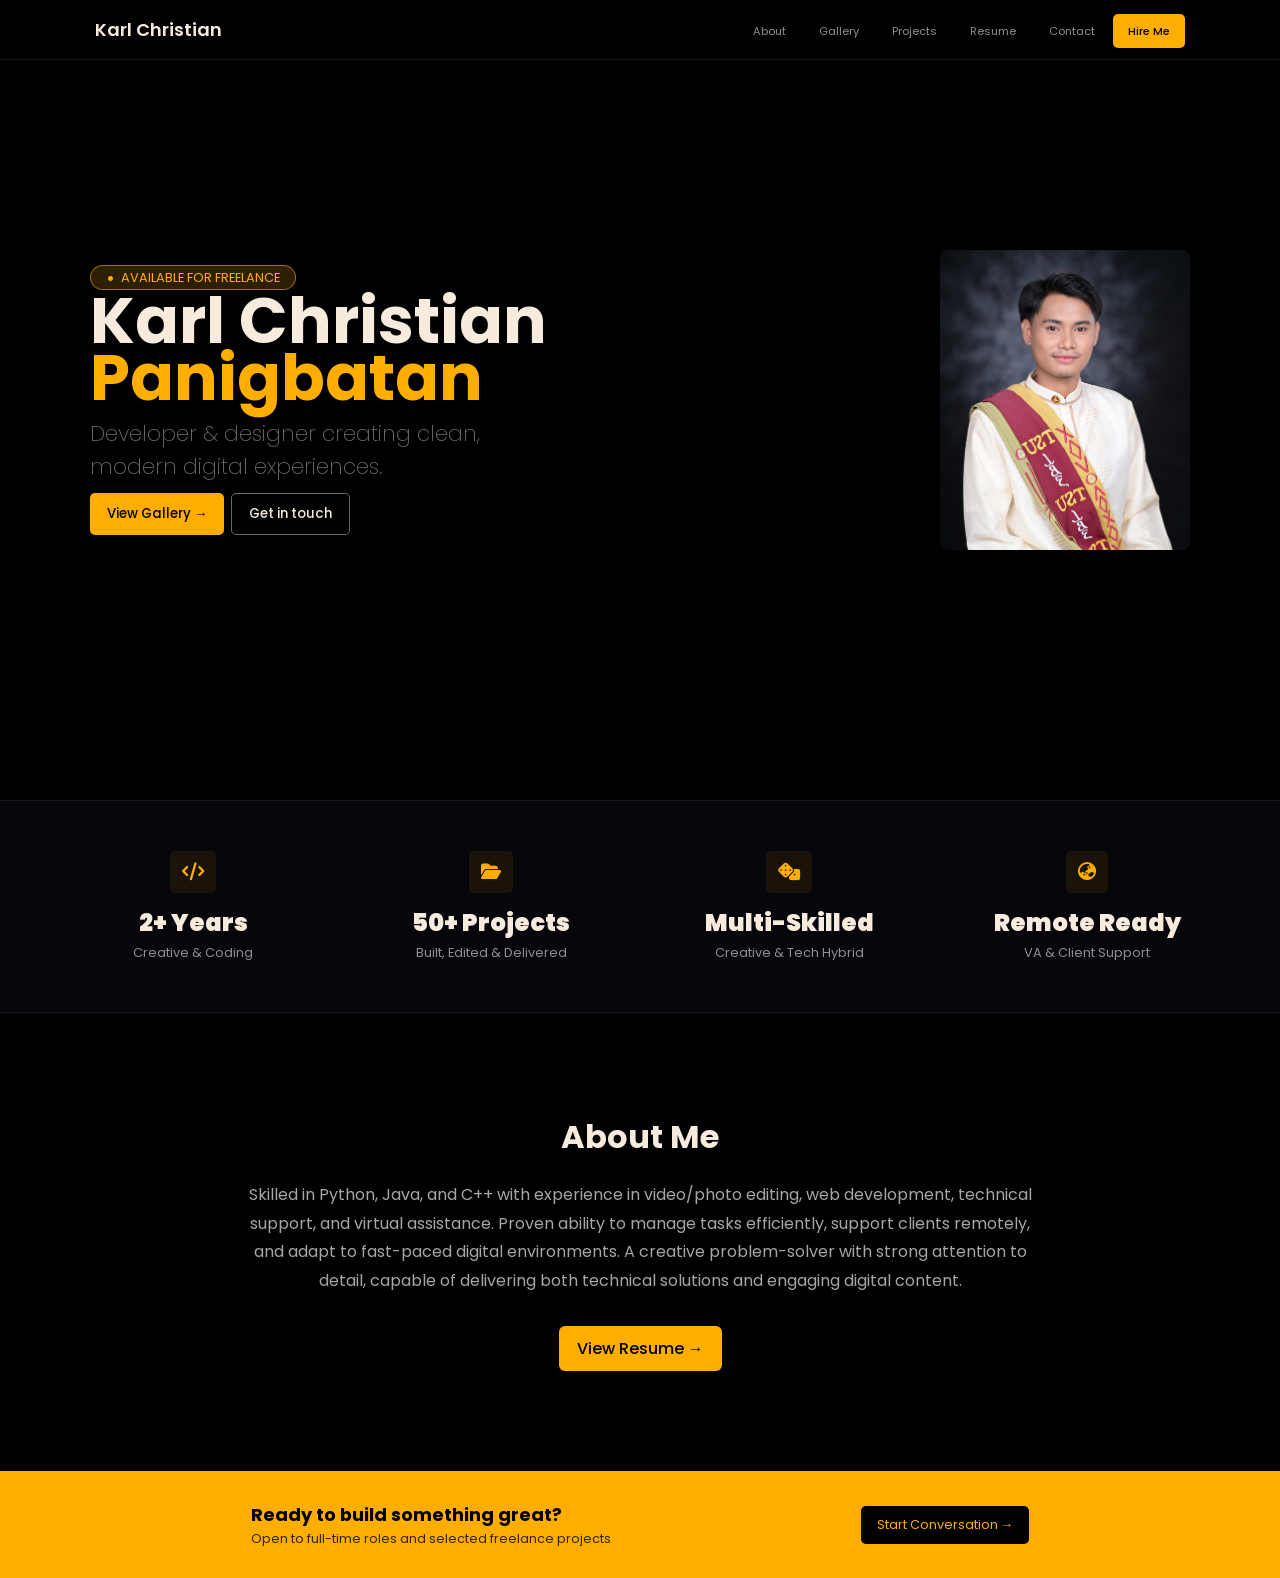
==== index.html @ a6696376 "href to contact page" ====
<!DOCTYPE html>
<html lang="en">


<head>
    <meta charset="UTF-8">
    <meta name="viewport" content="width=device-width, initial-scale=1.0">
    <title>Karl Christian — Portfolio</title>
    <link rel="stylesheet" href="styles.css">
    <link rel="stylesheet" href="https://cdnjs.cloudflare.com/ajax/libs/font-awesome/6.5.0/css/all.min.css">
    <link href="https://fonts.googleapis.com/css2?family=Poppins:wght@100;200;400;500;600;700&display=swap" rel="stylesheet">
</head>

<body>

    <header>
    <nav class="navbar">
            <a href="index.html" class="nav-logo">
                <h2 class="logo-text">Karl Christian</h2>
            </a>

            <div class="nav-toggle" id="mobile-menu">
                <span class="bar"></span>
                <span class="bar"></span>
                <span class="bar"></span>
            </div>

            <ul class="nav-menu"> 
                <li class="nav-item">
                    <a href="index.html" class="nav-link">About</a>
                </li>
                <li class="nav-item">
                    <a href="coming-soon.html" class="nav-link">Gallery</a>
                </li>
                <li class="nav-item">
                    <a href="coming-soon.html" class="nav-link">Projects</a>
                </li>
                <li class="nav-item">
                    <a href="pdf/Karl_Christian_Panigbatan.pdf" class="nav-link">Resume</a>
                </li>
                <li class="nav-item">
                    <a href="contact.html" class="nav-link">Contact</a>
                </li>
                <li class="nav-item">
                    <a href="coming-soon.html" class="hire-button">Hire Me</a>
                </li>
            </ul>    
    </nav>
</header>


<div class="hero">

    <div class="hero-text">
        <div class="status">
    <span class="status-dot">•</span>
    <span class="status-text">AVAILABLE FOR FREELANCE</span>
</div>
        <div class="landing-name">
            <span class="landing-name1">Karl Christian</span>
            <span class="landing-name2">Panigbatan</span>
    
        </div>

                <div class="sub">Developer & designer creating clean,<br>modern digital experiences.</div>

            <div class="landing-button">
                <button href="coming-soon.html" class="gallery-button">View Gallery →</button>
                    <button href="contact.html" class="contact-button">Get in touch</button>
                        </div>
</div>
 <div class="landing-pic">
            <img src="images/CHN_4213.JPG" class="image"></img>
        </div>
</div>

<section class="skill">
        <div class="skill-container">
            <ul class="skill-ul">

    <li>
        <i class="fas">&#xf121;</i>
        <h3>2+ Years</h3>
        <p>Creative & Coding</p>
    </li>

    <li>
        <i class="fas">&#xf115;</i>
        <h3>50+ Projects</h3>
        <p>Built, Edited & Delivered</p>
    </li>

    <li>
        <i class="fas">&#xf522;</i>
        <h3>Multi-Skilled</h3>
        <p>Creative & Tech Hybrid</p>
    </li>

    <li>
        <i class="fas fa-earth-asia"></i>
        <h3>Remote Ready</h3>
        <p>VA & Client Support</p>
    </li>

</ul>
            
        </div>
</section>

<section class="about">

    <div class="about-container">

        <h2 class="about-title">About Me</h2>

            <p class="about-summary">Skilled in Python, Java, and C++ with experience in video/photo editing, web development, technical support, 
                and virtual assistance. Proven ability to manage tasks efficiently, support clients remotely, and adapt to fast-paced digital environments. 
                A creative problem-solver with strong attention to detail, capable of delivering both technical solutions and engaging digital content.</p>

                <a href="pdf/Karl_Christian_Panigbatan.pdf" class="resume-button" target="blank" rel="noopener">View Resume →</a>
    </div>

</section>

<section class="startconvo-section">
    <div class="startconvo-container">

        <div class="startconvo-left">
            <p class="startconvo-text">Ready to build something great?</p>
            <p class="startconvo-subtext">
                Open to full-time roles and selected freelance projects
            </p>
        </div>

        <a href="contact.html" class="startconvo-button">
            Start Conversation →
        </a>

    </div>
</section>



<script>
const menuToggle = document.getElementById("mobile-menu");
const navMenu = document.querySelector(".nav-menu");

menuToggle.addEventListener("click", () => {
    navMenu.classList.toggle("active");
});
</script>
</body>
---- styles.css ----
@import url('https://fonts.googleapis.com/css2?family=Miniver&family=Poppins:ital,wght@0,100;0,200;0,400;0,500;0,600;0,700;0,1000;1,400&display=swap');

* {
    margin: 0;
    padding: 0;
    box-sizing: border-box;
    font-family: "Poppins", sans-serif;
    color: var(--white-color);
}

:root{
    /* Colors */
    --white-color: #f7ebdd;
    --primary-color: #000;
    --secondary-color: #ffae00;
    --hover-secondary-color: #ffae00d2;

    /* Font size */
    --font-size-xs: 0.8rem;
    --font-size-s: 1rem;
    --font-size-m: 1.12rem;
    --font-size-l: 1.5rem;
    --font-size-xl: 2rem;
    --font-size-xxl: 2.3rem;

    /* Font weight */
    --font-weight-ultrathin: 100;
    --font-weight-thin: 200;
    --font-weight-normal: 400;
    --font-weight-medium: 500;
    --font-weight-semibold: 600;
    --font-weight-bold: 700;
    --font-weight-black: 900;

    /* Border Raduis */
    --border-radius-xs: 5px;
    --border-radius-s: 8px;
    --border-radius-m: 30px;
    --border-radius-circle: 50%;

    /* Site max width */
    --site-max-width: 1300px;
}

/*Website style*/
ul {
     list-style: none;
}

a {
    text-decoration: none;
}

button { 
    cursor: pointer;
    border: none;
    background: none;
}

img {
    width: 100%;
}

/*Navbar style*/
header {
    position: fixed;
    top: 0;
    left: 0;
    width: 100%;
    z-index: 1000;

    background: rgba(0, 0, 0, 0.568);
    backdrop-filter: blur(15px);
    -webkit-backdrop-filter: blur(15px);
    border-bottom: 1px solid rgba(255, 255, 255, 0.08);
    box-shadow: 0 10px 30px rgba(0,0,0,0.25);
}

header .navbar {
    display: flex;
    align-items: center;
    margin: 0px auto;
    padding: 16px 95px;
    max-width: var(--site-max-width);
    justify-content: space-between;
}

.navbar .nav-logo .logo-text {
    color: var(--white-color);
    font-size: var(--font-size-m);
    font-weight: var(--font-weight-semibold);
}

.navbar .nav-menu {
    display: flex;
    gap: 3px;
    align-items: center;
}

.navbar .nav-menu .nav-link {
    padding: 9px 15px;
    font-size: .7rem;
    color: rgba(255, 255, 255, 0.548);
    font-weight: var(--font-weight-normal);
}

.navbar .nav-menu .nav-link:hover {
    background-color: var(--secondary-color);
    color: var(--primary-color);
    border-radius: var(--border-radius-xs);
}

.hire-button {
    color: var(--primary-color);
    font-size: .7rem;
    padding: 9px 15px;
    font-weight: var(--font-weight-medium);
    border-radius: var(--border-radius-xs);
    background-color: var(--secondary-color);
    white-space: nowrap;
}

.hire-button:hover {
    background-color: var(--hover-secondary-color);
}

.nav-toggle {
    display: none;
    flex-direction: column;
    cursor: pointer;
    gap: 5px;
    z-index: 1001;
    position: relative;
    pointer-events: auto;
}

.nav-toggle .bar {
    width: 25px;
    height: 2px;
    background-color: var(--white-color);
    transition: 0.3s;
    pointer-events: none;
}


/*Landing Page*/
body {
    background-color: var(--primary-color);
    -webkit-font-smoothing: antialiased;
    -moz-osx-font-smoothing: grayscale;
    text-rendering: optimizeLegibility;
}


.status {
    display: inline-flex;
    align-items: center;
    gap: 6px;
    background-color: #ffae002d;
    border: 0.5px solid #ffae0094;
    border-radius: var(--font-size-xl);
    padding: 0px 15px 0px;
    height: 25px;
}

.status-dot {
    color: var(--secondary-color);
    font-size: 20px;
    animation: blink 1s infinite;
}

@keyframes blink {
  0% { opacity: 1; }
  50% { opacity: 0; }
  100% { opacity: 1; }
}

.status-text {
    font-size: var(--font-size-xs);
    color: var(--secondary-color);
}

.hero {
    display: flex;
    align-items: center;
    flex-wrap: nowrap;
    justify-content: space-between;
    gap: 60px;
    max-width: var(--site-max-width);
    margin: 250px auto;
    padding: 0 90px;
    position: relative;
    z-index: 1;
}

.hero-text {
    display: inline;
    flex-direction: column;
    gap: 10px;
    flex: 1; /* takes available space */
}

.landing-name1, .landing-name2{
    display: block;
    font-size: 4rem;
    font-weight: 700;
    line-height: 0.9;
}

.landing-name1{
    color: var(--white-color);
}

.landing-name2{
    color: var(--secondary-color);
}

.sub {
    color: #ffffff67;
    font-size: 1.35rem;
    font-weight: var(--font-weight-thin);
    padding-top: 10px;
}

.landing-button {
    display: flex;
    margin-top: 10px;
}
.gallery-button {
    color: var(--primary-color);
    font-weight: var(--font-weight-medium);
    background-color: var(--secondary-color);
    padding: 10px 17px;
    border-radius: var(--border-radius-xs);
}

.gallery-button:hover {
    background: var(--hover-secondary-color);
}

.contact-button {
    color: var(--white-color);
    font-weight: var(--font-weight-medium);
    background-color: var(--primary-color);
    padding: 10px 17px;
    border-radius: var(--border-radius-xs);
    border: .5px solid #ffffff67;
    margin-left: 7px;
}

.contact-button:hover{
    background-color: #ffffff15;
}

.landing-pic {
    flex: 1;
    display: flex;
    align-items: flex-start;
    justify-content: flex-end;
}

.image {
    width: 250px;
    height: auto;
    object-fit: cover;
    display: block;
    border-radius: var(--border-radius-s);
}


/*-------------------------------------------------------------*/

/*Skills icons*/
.skill {
    background: #17182454;
    border-bottom: 1px solid rgba(255, 255, 255, 0.08);
    border-top: 1px solid rgba(255, 255, 255, 0.08);
    width: 100%;
    padding: 50px 0;
}


.skill-container .skill-ul {
    width: 90%;
    max-width: 1200px;
    margin: auto;

    display: grid;
    grid-template-columns: repeat(4, 1fr);
    gap: 40px;

    justify-items: center;
}



.fas, .fa-earth-asia {
    color: var(--secondary-color);
    background-color: #ffae0013;
    width: auto;
    box-sizing: border-box;
    padding: 12px;
    border-radius: var(--border-radius-xs);
    font-size: var(--font-size-m);
}



/*skill text style*/

.skill-ul li {
    width: 100%;
    max-width: 220px;
    display: flex;
    flex-direction: column;
    align-items: center;
    text-align: center;
}

.skill-ul li h3 {
    margin-top: 12px;
    font-size: var(--font-size-l);
    font-weight: var(--font-weight-black);
    color: var(--white-color);
}

.skill-ul li p {
    margin-top: 4px;
    font-size: 0.8rem;
    color: rgba(255,255,255,0.55);
    line-height: 1.4;
}

/*About styles*/
.about {
    background: var(--primary-color);
    padding: 100px 20px;
}

.about-container {
    max-width: 800px;
    margin: auto;
    text-align: center;
}

.about-title {
    font-size: 2rem;
    font-weight: 700;
    margin-bottom: 20px;
    color: var(--white-color);
}

.about-summary {
    font-size: 1rem;
    line-height: 1.8;
    color: rgba(255,255,255,0.65);
    margin-bottom: 30px;
}

.resume-button {
    display: inline-block;
    padding: 10px 18px;
    background: var(--secondary-color);
    color: var(--primary-color);
    border-radius: 6px;
    font-weight: 500;
    transition: 0.3s;
}

.resume-button:hover {
    background: var(--hover-secondary-color);
}

/*Ready to start a conversation styles*/

.startconvo-section {
    background-color: var(--secondary-color);
    padding: 30px 20px;
    text-align: center;

    display: flex;
    justify-content: center;
    align-items: center;

}

.startconvo-container {
    max-width: 800px;
    
    display: flex;
    justify-content: space-between;
    align-items: center;
    gap: 250px;
}

.startconvo-left {
    display: flex;
    flex-direction: column;
    gap: 2px;
    text-align: left;
}

.startconvo-text, 
.startconvo-subtext {
    color: var(--primary-color);
   
}

.startconvo-text {
    font-size: var(--font-size-m);
    font-weight: var(--font-weight-bold);
}

.startconvo-subtext {
    font-size: .8rem;
    font-weight: var(--font-weight-normal);
    opacity: 0.8;
}

.startconvo-button {
    color: var(--secondary-color);
    font-size: var(--font-size-xs);
    background-color: var(--primary-color);
    padding: 10px 16px;
    white-space: nowrap;
    border-radius: var(--border-radius-xs);
}

.startconvo-button:hover {
    opacity: 0.9;
}

/*=================================================Contact Page==============================================*/

.contact-section {
    padding: 100px 20px;
    background: var(--primary-color);
}

.contact-page {
    max-width: 1100px;
    margin: auto;
}

/* HEADER */
.contact-head {
    font-size: var(--font-size-xxl);
    margin-bottom: -10px;
}

.contact-subhead {
    font-size: 0.7rem;
    opacity: 0.7;
    max-width: 500px;
}

/* LAYOUT */
.contact-content {
    display: grid;
    grid-template-columns: 1fr 1fr;
    gap: 60px;
    margin-top: 50px;
}

.contact-find,
.contact-form-title {
    font-size: 0.7rem;
    letter-spacing: 1px;
    padding-bottom: 20px;
    color: rgba(255,255,255,0.5);
    font-weight: 400;
}

/*LEFT*/
.social-card {
    display: flex;
    align-items: center;
    gap: 15px;

    background: #17182454;
    padding: 8px;
    border-radius: 10px;
    margin-bottom: 12px;

    border: 1px solid #222;
    transition: 0.3s;
}

.social-card i {
    font-size: 12px;
    color: var(--white-color);
    background: #24253354;
    padding: 10px;
    border-radius: 6px;
}

.social-card h3 {
    font-size: 0.8rem;
    margin-bottom: -3px;
}

.social-card p {
    font-size: 0.7rem;
    color: rgba(255,255,255,0.6);
}

.social-card:hover {
    border-color: #ffae006b;
    background-color: #ffae0015;
    transform: translateY(-2px);
}

.availability-card {
    margin-top: 20px;
    padding: 16px;

    background: #ffae0015;
    border: 1px solid #ffae006b;
    border-radius: 10px;

    transition: 0.3s;
}

.availability-header {
    display: flex;
    align-items: center;
    gap: 10px;
}

.availability-card h3 {
    font-size: 0.9rem;
    font-weight: 600;
}

.availability-subtext {
    margin-top: 8px;
    font-size: 0.7rem;
    color: rgba(255,255,255,0.6);
    line-height: 1.5;
}

/* RIGHT */

.contact-form {
    display: flex;
    flex-direction: column;
    gap: 12px;
}

.form-row {
    display: flex;
    gap: 10px;
}

.form-row input {
    flex: 1;
}

.form-group {

    display: flex;
    flex-direction: column;
    gap: 5px;
    width: 100%;
}

.form-group label {
    font-size: 0.7rem;
    letter-spacing: 1px;
    text-transform: uppercase;
    color: rgba(255,255,255,0.5);
}

.contact-form input::placeholder,
.contact-form textarea::placeholder {
    color: rgba(255, 255, 255, 0.25);
    font-size: 0.75rem;
    letter-spacing: 0.5px;
}
/*Dropdown customize*/
.contact-form select {
    width: 100%;

    background: #24253354;
    border: 1px solid rgba(255, 255, 255, 0.08);

    padding: 10px 12px;
    border-radius: 6px;

    font-size: 0.75rem;
    color: var(--white-color);

    cursor: pointer;

    appearance: none;
    -webkit-appearance: none;
    -moz-appearance: none;

    transition: 0.25s ease;
}

.contact-form select option {
    background-color: #11131a;
    color: var(--white-color);
}

.contact-form select:hover,
.contact-form select:focus {
    border-color: #ffae006b;
    background-color: #ffae0015;
    outline: none;
}

.contact-form input,
.contact-form select,
.contact-form textarea {
    background: #17182454;
    border: 1px solid #222;
    padding: 8px 8px;
    color: white;
    border-radius: 6px;
}

.send-btn i {
    font-size: 0.75rem;
    color: #000;
    line-height: 1;
}

.send-btn {
    display: inline-flex;
    align-items: center;
    justify-content: center;


    white-space: nowrap;
    width: fit-content;

    padding: 0px 11px 0px 0px;

    font-size: 0.7rem;

    background-color: var(--secondary-color);
    color: var(--primary-color);
    border-radius: var(--border-radius-xs);

    cursor: pointer;
    transition: 0.3s;
}

.send-btn:hover {
    background-color: var(--hover-secondary-color);
}

/* RESPONSIVE */
@media (max-width: 768px) {
    .contact-content {
        grid-template-columns: 1fr;
    }

    .form-row {
        flex-direction: column;
    }
}


/*================================================Responsive index===============================================*/

@media (max-width: 1024px) {


.hero-text {
    flex: 1 1 500px;
}

.landing-pic {
    flex: 1 1 300px;
    display: flex;
    justify-content: flex-start;
}

    .skill-container .skill-ul {
        grid-template-columns: repeat(4, 1fr);
        gap: 25px;
        padding: 0 20px;
    }

    .skill-ul li {
        width: 100%;
    }

    .fas {
        font-size: 1.3rem;
        padding: 14px;
    }

    .skill-ul li h3 {
        font-size: 0.95rem;
    }

    .skill-ul li p {
        font-size: 0.75rem;
    }

}
@media (max-width: 768px) {

    .hero{
        flex-wrap: wrap;
    }

    header .navbar {
        padding: 16px 20px;
    }

    .hero {
        padding: 0 20px;
        margin: 120px auto 60px;
    }

    .nav-toggle {
        display: flex;
    }

    .nav-menu {
        display: none !important; /* IMPORTANT FIX */
        flex-direction: column;
        position: absolute;
        top: 70px;
        right: 20px;
        padding: 15px;
        border-radius: 10px;
        width: 150px;
        gap: 12px;
        z-index: 1000;

        background: rgba(0, 0, 0, 0.568);
        backdrop-filter: blur(15px);
        -webkit-backdrop-filter: blur(15px);
        border-bottom: 1px solid rgba(255, 255, 255, 0.08);
        box-shadow: 0 10px 30px rgba(0,0,0,0.25);
    }

    .nav-menu.active {
        display: flex !important;
    }

    .skill-container .skill-ul {
        grid-template-columns: repeat(2, 1fr);
        gap: 30px;
    }

}

@media (max-width: 480px) {

    header .navbar {
        padding: 16px 20px;
    }

        .status{
        margin-top: 30px;
        margin-bottom: 14px;
    }

    .hero {
        padding: 0 20px;
        margin: 80px auto 60px;
    }

    .landing-name1,
    .landing-name2 {
        font-size: 2.2rem;
    }

    .image {
        width: 220px;
    }

    .status {
        margin-top: 80px;
    }

        .skill-container .skill-ul {
        grid-template-columns: 1fr;
    }
}



/* ------------------------------------------------------------COMING SOON PAGE------------------------------------------------------------------ */
.coming-soon-page {
    display: flex;
    justify-content: center;
    align-items: center;
    height: 100vh;
    background: var(--primary-color);
    text-align: center;
    padding: 20px;
}

.coming-container {
    max-width: 500px;
}

.coming-title {
    font-size: 3rem;
    color: var(--secondary-color);
    font-weight: var(--font-weight-black);
    margin-bottom: 10px;
}

.coming-text {
    font-size: 1.2rem;
    color: var(--white-color);
    margin-bottom: 10px;
}

.coming-subtext {
    font-size: 0.9rem;
    color: rgba(255,255,255,0.6);
    margin-bottom: 25px;
}

.coming-button {
    display: inline-block;
    padding: 10px 18px;
    background: var(--secondary-color);
    color: var(--primary-color);
    border-radius: var(--border-radius-xs);
    font-weight: var(--font-weight-medium);
}

/* ------------------------------------------------------------404 PAGE------------------------------------------------------------------ */
.error-page {
    display: flex;
    justify-content: center;
    align-items: center;
    height: 100vh;
    background: var(--primary-color);
    text-align: center;
    padding: 20px;
}

.error-container {
    max-width: 500px;
}

.error-code {
    font-size: 6rem;
    color: var(--secondary-color);
    font-weight: var(--font-weight-black);
}

.error-title {
    font-size: 2rem;
    margin-bottom: 10px;
}

.error-text {
    color: rgba(255,255,255,0.6);
    margin-bottom: 20px;
}

.error-button {
    display: inline-block;
    padding: 10px 18px;
    background: var(--secondary-color);
    color: var(--primary-color);
    border-radius: var(--border-radius-xs);
    font-weight: var(--font-weight-medium);
}
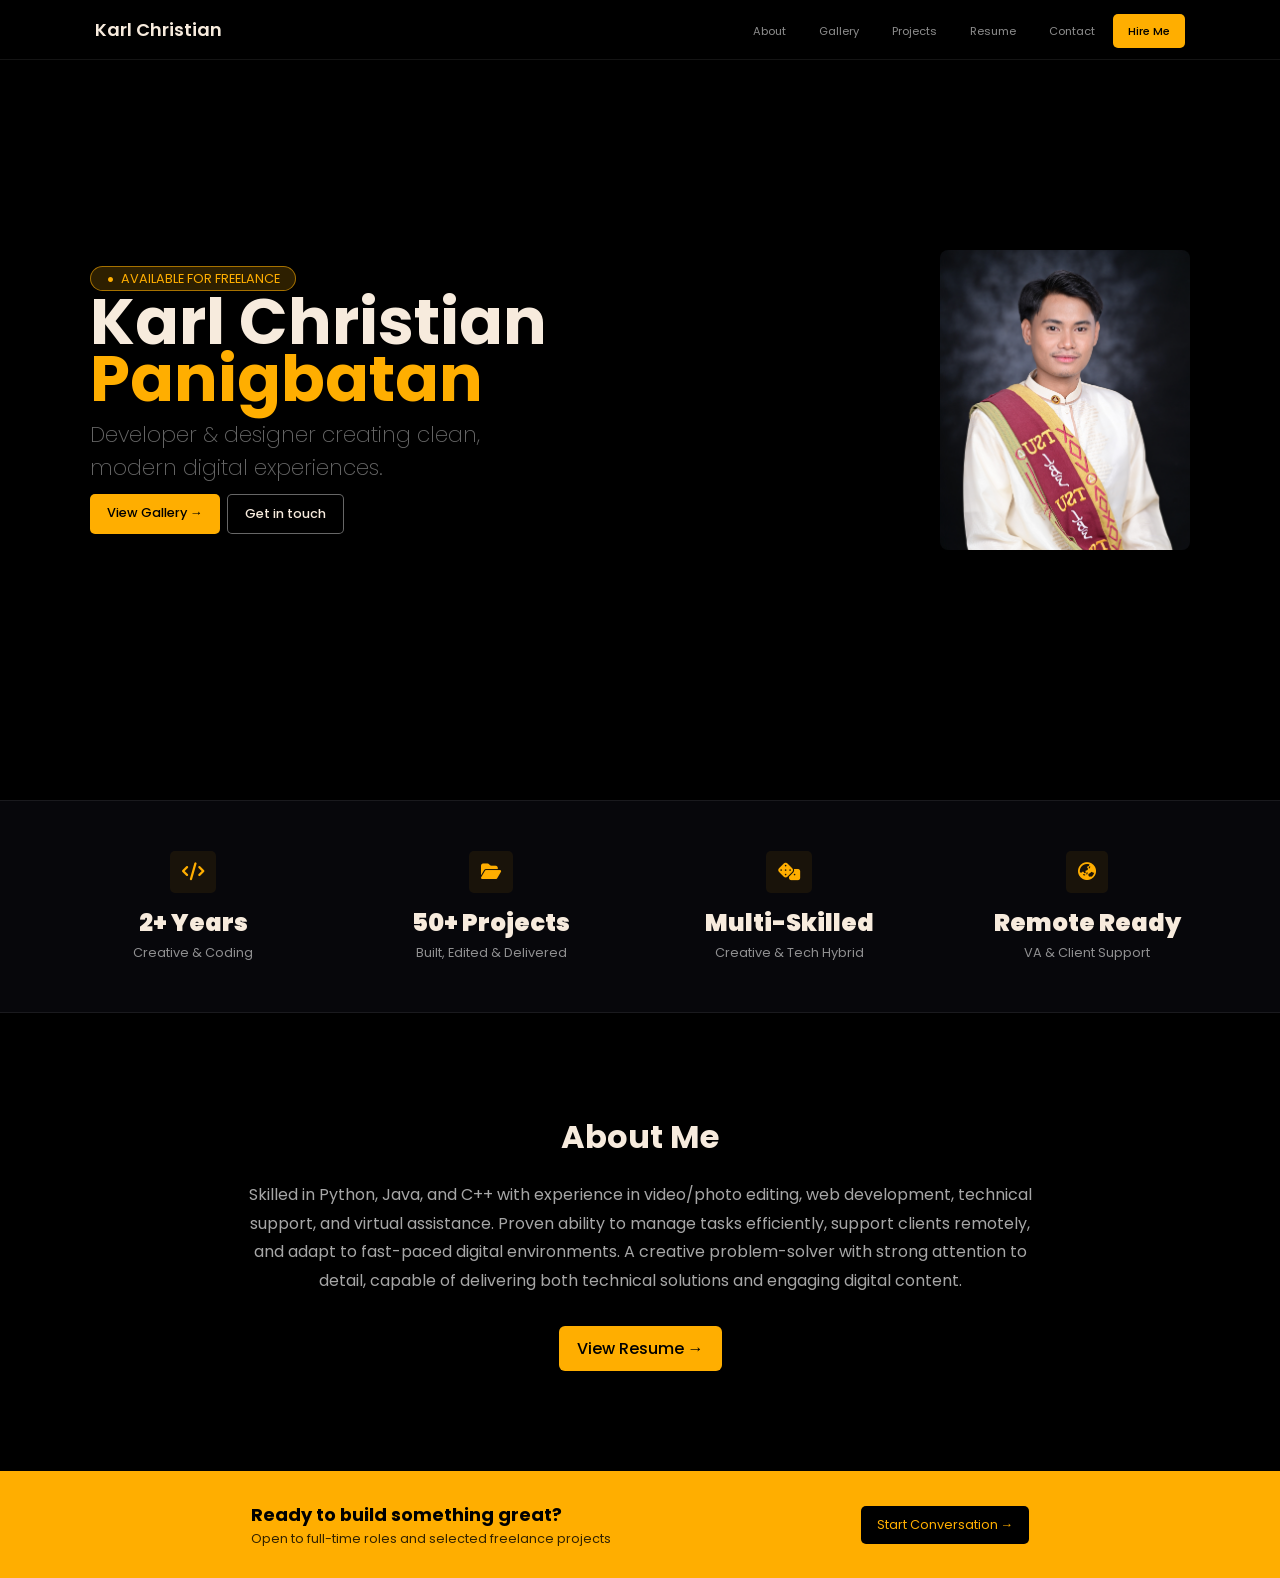
==== commit 03a157b7: "landing button fixed" ====
--- a/index.html
+++ b/index.html
@@ -65,8 +65,8 @@
                 <div class="sub">Developer & designer creating clean,<br>modern digital experiences.</div>
 
             <div class="landing-button">
-                <button href="coming-soon.html" class="gallery-button">View Gallery →</button>
-                    <button href="contact.html" class="contact-button">Get in touch</button>
+                <a href="coming-soon.html" class="gallery-button">View Gallery →</a>
+                    <a href="contact.html" class="contact-button">Get in touch</a>
                         </div>
 </div>
  <div class="landing-pic">
--- a/styles.css
+++ b/styles.css
@@ -225,7 +225,14 @@
 .landing-button {
     display: flex;
     margin-top: 10px;
-}
+    gap: 7px;
+}
+
+.gallery-button,
+.contact-button {
+    font-size: 0.8rem; /* adjust this value */
+}
+
 .gallery-button {
     color: var(--primary-color);
     font-weight: var(--font-weight-medium);
@@ -245,7 +252,6 @@
     padding: 10px 17px;
     border-radius: var(--border-radius-xs);
     border: .5px solid #ffffff67;
-    margin-left: 7px;
 }
 
 .contact-button:hover{
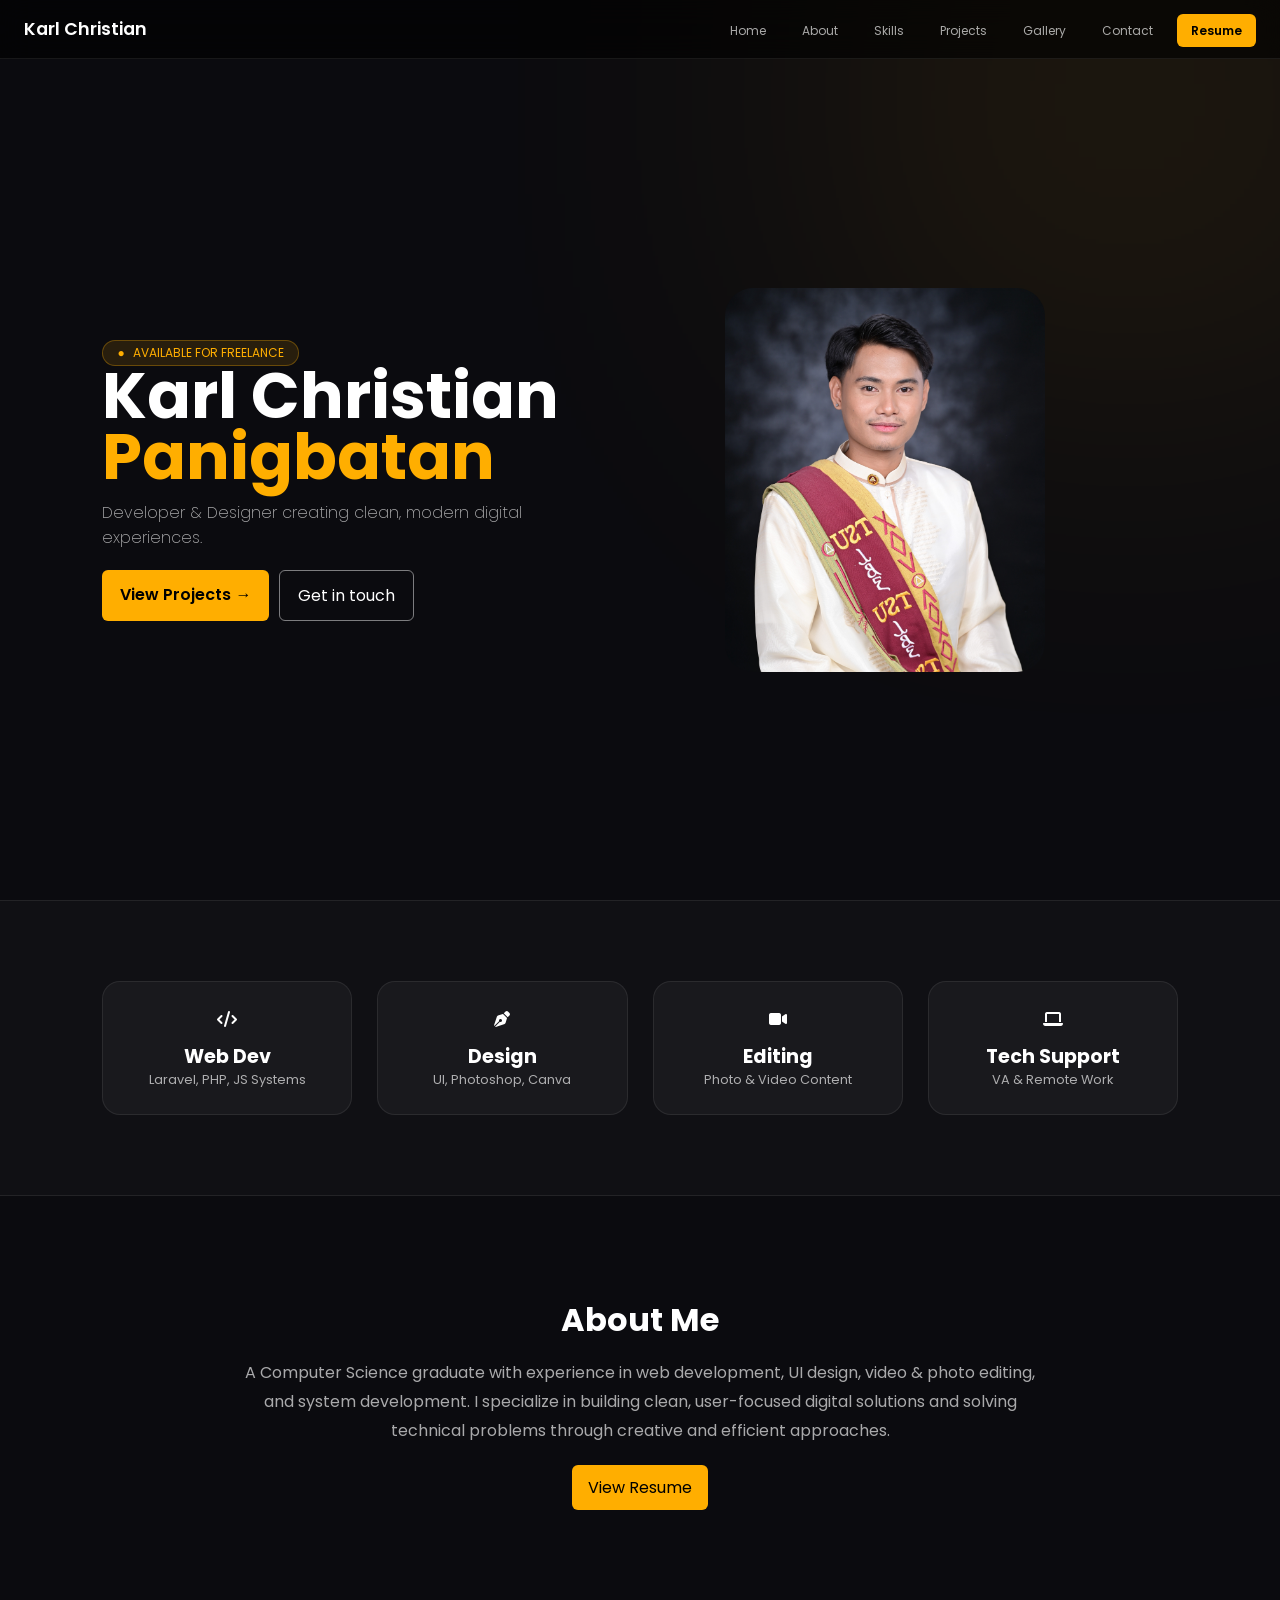
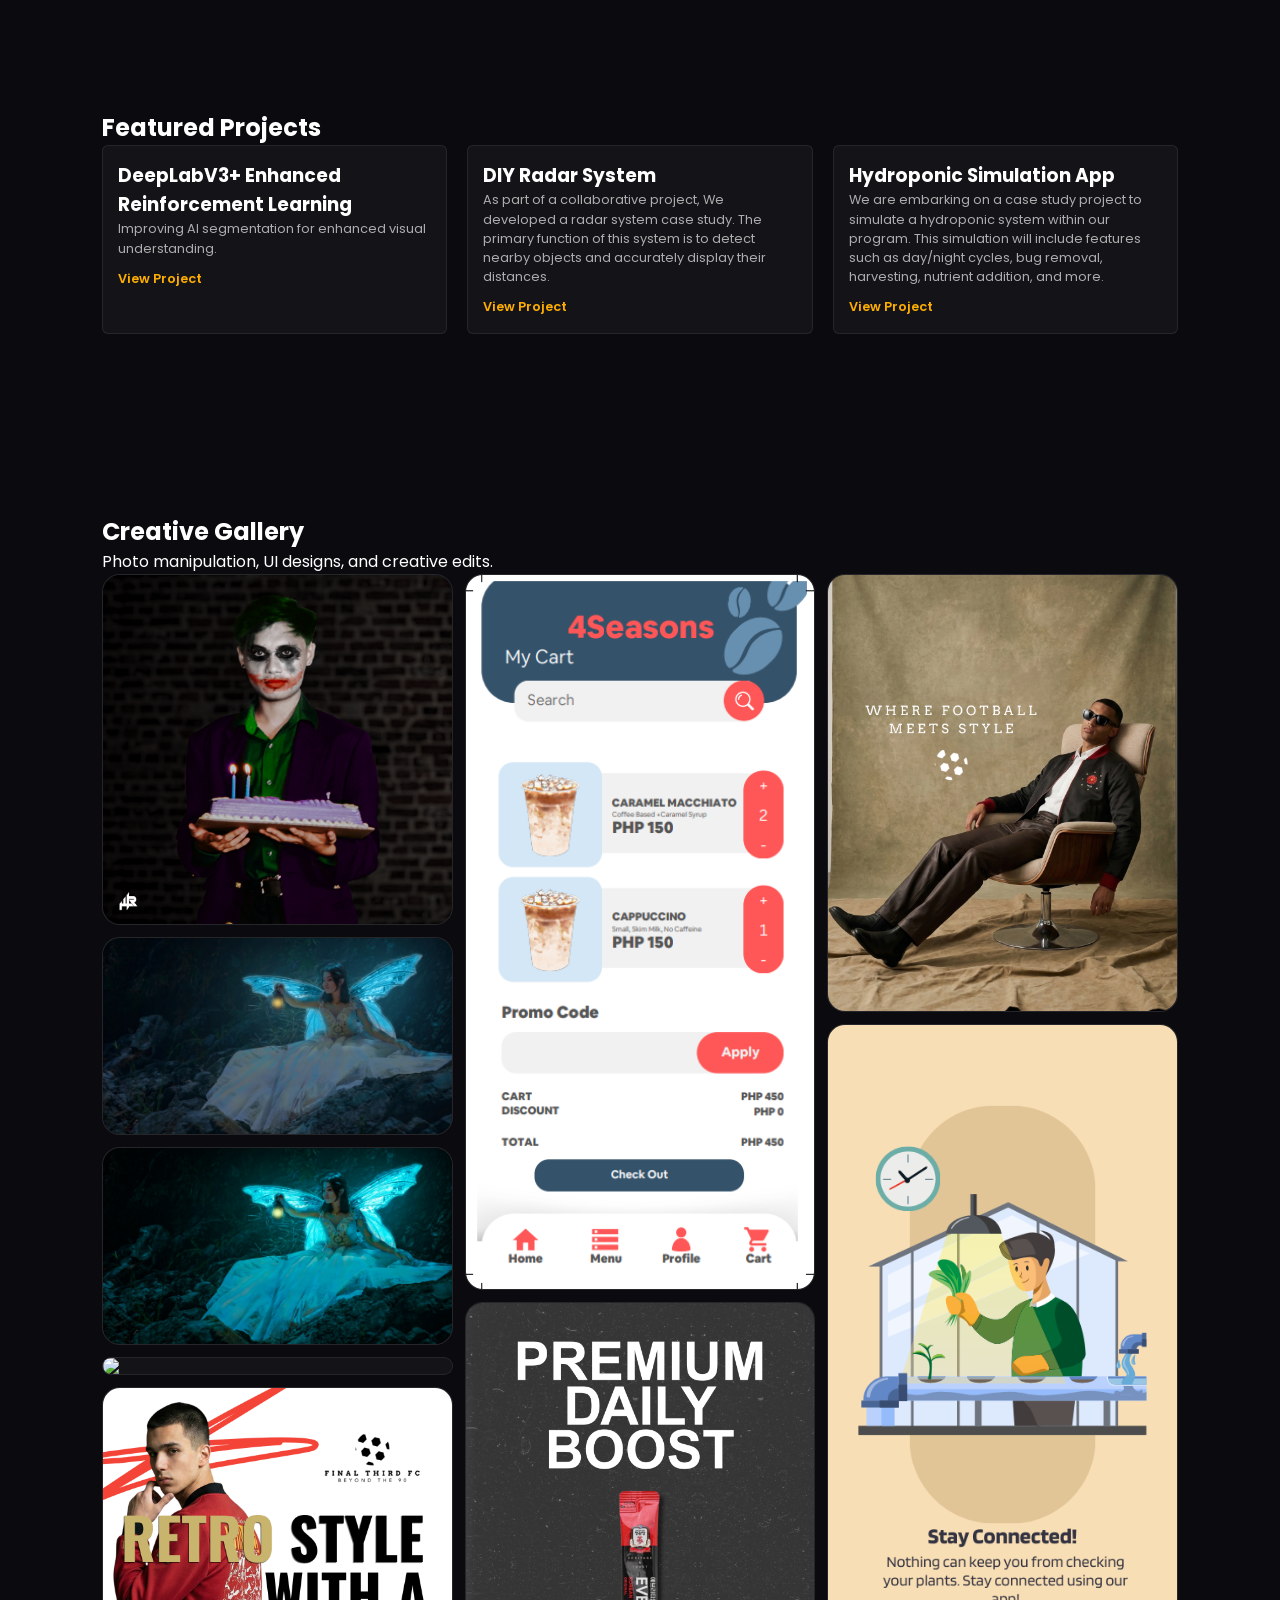
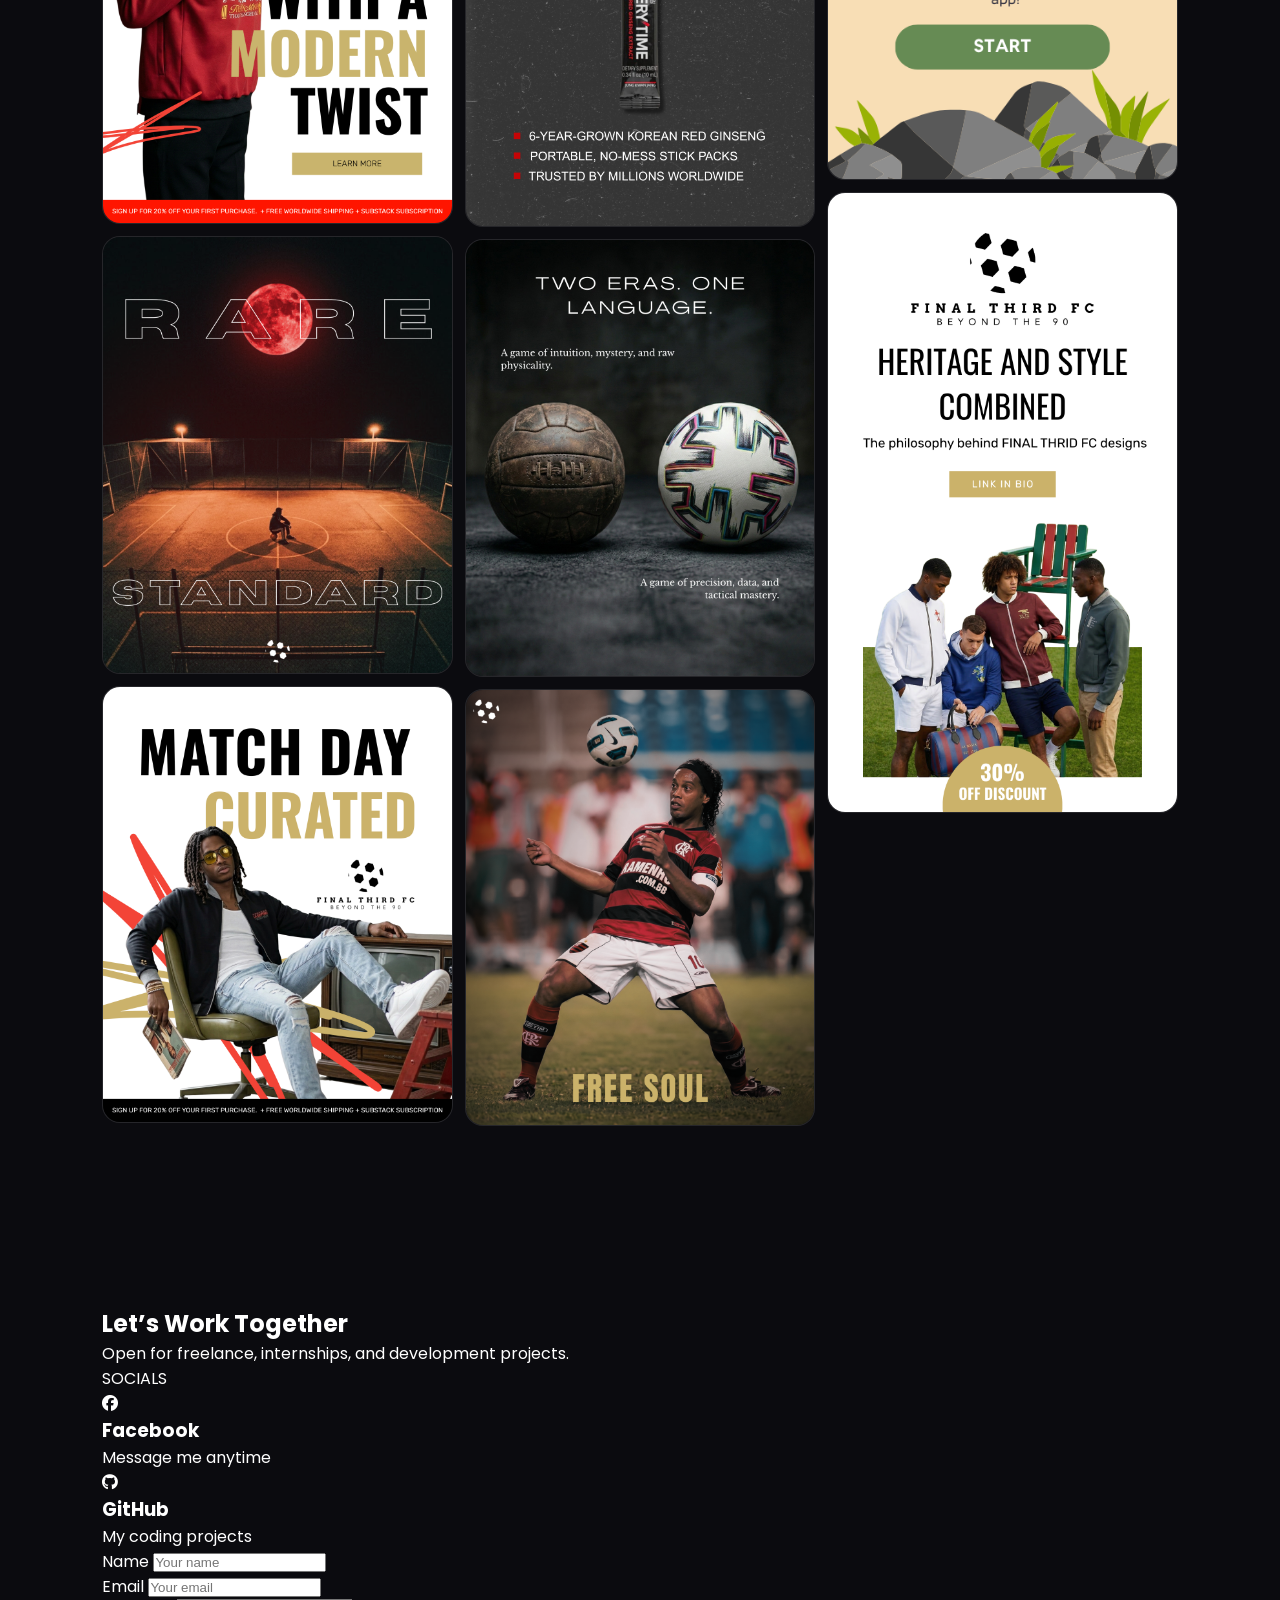
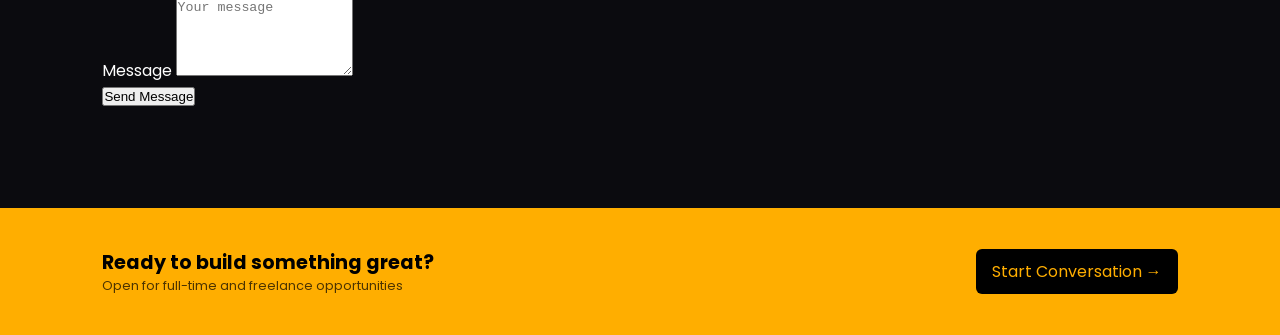
==== commit 5d9651d5: "major change 1 page only" ====
--- a/index.html
+++ b/index.html
@@ -1,152 +1,310 @@
 <!DOCTYPE html>
 <html lang="en">
-
 
 <head>
     <meta charset="UTF-8">
     <meta name="viewport" content="width=device-width, initial-scale=1.0">
     <title>Karl Christian — Portfolio</title>
+
     <link rel="stylesheet" href="styles.css">
     <link rel="stylesheet" href="https://cdnjs.cloudflare.com/ajax/libs/font-awesome/6.5.0/css/all.min.css">
-    <link href="https://fonts.googleapis.com/css2?family=Poppins:wght@100;200;400;500;600;700&display=swap" rel="stylesheet">
+    <link href="https://fonts.googleapis.com/css2?family=Poppins:wght@100;200;300;400;500;600;700&display=swap" rel="stylesheet">
 </head>
 
 <body>
 
-    <header>
+<!-- ================= NAVBAR ================= -->
+<header>
     <nav class="navbar">
-            <a href="index.html" class="nav-logo">
-                <h2 class="logo-text">Karl Christian</h2>
-            </a>
-
-            <div class="nav-toggle" id="mobile-menu">
-                <span class="bar"></span>
-                <span class="bar"></span>
-                <span class="bar"></span>
-            </div>
-
-            <ul class="nav-menu"> 
-                <li class="nav-item">
-                    <a href="index.html" class="nav-link">About</a>
-                </li>
-                <li class="nav-item">
-                    <a href="coming-soon.html" class="nav-link">Gallery</a>
-                </li>
-                <li class="nav-item">
-                    <a href="coming-soon.html" class="nav-link">Projects</a>
-                </li>
-                <li class="nav-item">
-                    <a href="pdf/Karl_Christian_Panigbatan.pdf" class="nav-link">Resume</a>
-                </li>
-                <li class="nav-item">
-                    <a href="contact.html" class="nav-link">Contact</a>
-                </li>
-                <li class="nav-item">
-                    <a href="coming-soon.html" class="hire-button">Hire Me</a>
-                </li>
-            </ul>    
+
+        <h2 class="logo-text">Karl Christian</h2>
+
+        <ul class="nav-menu">
+            <li><a href="#home" class="nav-link">Home</a></li>
+            <li><a href="#about" class="nav-link">About</a></li>
+            <li><a href="#skills" class="nav-link">Skills</a></li>
+            <li><a href="#projects" class="nav-link">Projects</a></li>
+            <li><a href="#gallery" class="nav-link">Gallery</a></li>
+            <li><a href="#contact" class="nav-link">Contact</a></li>
+            <li>
+                <a href="pdf/Karl_Christian_Panigbatan.pdf" target="_blank" class="hire-button">
+                    Resume
+                </a>
+            </li>
+        </ul>
+
     </nav>
 </header>
 
 
-<div class="hero">
-
+
+<!-- ================= HERO ================= -->
+<section class="hero" id="home">
     <div class="hero-text">
+
         <div class="status">
-    <span class="status-dot">•</span>
-    <span class="status-text">AVAILABLE FOR FREELANCE</span>
-</div>
-        <div class="landing-name">
-            <span class="landing-name1">Karl Christian</span>
-            <span class="landing-name2">Panigbatan</span>
-    
-        </div>
-
-                <div class="sub">Developer & designer creating clean,<br>modern digital experiences.</div>
-
-            <div class="landing-button">
-                <a href="coming-soon.html" class="gallery-button">View Gallery →</a>
-                    <a href="contact.html" class="contact-button">Get in touch</a>
-                        </div>
-</div>
- <div class="landing-pic">
-            <img src="images/CHN_4213.JPG" class="image"></img>
-        </div>
-</div>
-
-<section class="skill">
-        <div class="skill-container">
-            <ul class="skill-ul">
-
-    <li>
-        <i class="fas">&#xf121;</i>
-        <h3>2+ Years</h3>
-        <p>Creative & Coding</p>
-    </li>
-
-    <li>
-        <i class="fas">&#xf115;</i>
-        <h3>50+ Projects</h3>
-        <p>Built, Edited & Delivered</p>
-    </li>
-
-    <li>
-        <i class="fas">&#xf522;</i>
-        <h3>Multi-Skilled</h3>
-        <p>Creative & Tech Hybrid</p>
-    </li>
-
-    <li>
-        <i class="fas fa-earth-asia"></i>
-        <h3>Remote Ready</h3>
-        <p>VA & Client Support</p>
-    </li>
-
-</ul>
-            
-        </div>
-</section>
-
-<section class="about">
+            <span>●</span>
+            AVAILABLE FOR FREELANCE
+        </div>
+
+        <div>
+            <div class="landing-name1">Karl Christian</div>
+            <div class="landing-name2">Panigbatan</div>
+        </div>
+
+        <div class="sub">
+            Developer & Designer creating clean, modern digital experiences.
+        </div>
+
+        <div class="landing-button">
+            <a href="#projects" class="gallery-button">View Projects →</a>
+            <a href="#contact" class="contact-button">Get in touch</a>
+        </div>
+
+    </div>
+
+    <div class="landing-pic">
+        <img src="images/CHN_4213.JPG" alt="profile">
+    </div>
+
+</section>
+
+<!-- ================= SKILLS ================= -->
+<section class="skill" id="skills">
+
+    <ul class="skill-ul">
+
+        <li>
+            <i class="fas fa-code"></i>
+            <h3>Web Dev</h3>
+            <p>Laravel, PHP, JS Systems</p>
+        </li>
+
+        <li>
+            <i class="fas fa-pen-nib"></i>
+            <h3>Design</h3>
+            <p>UI, Photoshop, Canva</p>
+        </li>
+
+        <li>
+            <i class="fas fa-video"></i>
+            <h3>Editing</h3>
+            <p>Photo & Video Content</p>
+        </li>
+
+        <li>
+            <i class="fas fa-laptop"></i>
+            <h3>Tech Support</h3>
+            <p>VA & Remote Work</p>
+        </li>
+
+    </ul>
+
+</section>
+
+<!-- ================= ABOUT ================= -->
+<section class="about" id="about">
 
     <div class="about-container">
 
         <h2 class="about-title">About Me</h2>
 
-            <p class="about-summary">Skilled in Python, Java, and C++ with experience in video/photo editing, web development, technical support, 
-                and virtual assistance. Proven ability to manage tasks efficiently, support clients remotely, and adapt to fast-paced digital environments. 
-                A creative problem-solver with strong attention to detail, capable of delivering both technical solutions and engaging digital content.</p>
-
-                <a href="pdf/Karl_Christian_Panigbatan.pdf" class="resume-button" target="blank" rel="noopener">View Resume →</a>
-    </div>
-
-</section>
-
+        <p class="about-summary">
+            A Computer Science graduate with experience in web development, UI design, video & photo editing, 
+            and system development. I specialize in building clean, user-focused digital solutions and 
+            solving technical problems through creative and efficient approaches.
+        </p>
+
+        <a href="pdf/Karl_Christian_Panigbatan.pdf" class="resume-button" target="_blank">
+            View Resume
+        </a>
+
+    </div>
+
+</section>
+
+<!-- ================= PROJECTS ================= -->
+<section class="projects" id="projects">
+
+    <h2>Featured Projects</h2>
+
+    <div class="project-grid">
+
+        <div class="project-card">
+            <h3>DeepLabV3+ Enhanced Reinforcement Learning</h3>
+            <p>Improving AI segmentation for enhanced visual understanding.</p>
+            <a href="pdf/Manuscript.pdf" class="project-link">View Project</a>
+        </div>
+
+        <div class="project-card">
+            <h3>DIY Radar System</h3>
+            <p>As part of a collaborative project, We developed a radar system case study. The primary function of this system is to detect nearby objects and accurately display their distances.</p>
+            <a href="pdf/Radar system.pdf" class="project-link">View Project</a>
+        </div>
+
+        <div class="project-card">
+            <h3>Hydroponic Simulation App</h3>
+            <p>We are embarking on a case study project to simulate a hydroponic system within our program. This simulation will include features such as day/night cycles, bug removal, harvesting, nutrient addition, and more.</p>
+            <a href="pdf/Hydrophonics.pdf" class="project-link">View Project</a>
+        </div>
+
+    </div>
+
+</section>
+
+<!-- ================= GALLERY ================= -->
+<section class="gallery" id="gallery">
+
+    <h2>Creative Gallery</h2>
+    <p class="gallery-intro">Photo manipulation, UI designs, and creative edits.</p>
+
+    <div class="gallery-grid">
+
+        <div class="gallery-item">
+            <img src="images/Photo-manipulation/joker.png">
+        </div>
+
+        <div class="gallery-item">
+            <img src="images/Photo-manipulation/fairy.png">
+        </div>
+
+        <div class="gallery-item">
+            <img src="images/Photo-manipulation/fairy (2).png">
+        </div>
+        
+        <div class="gallery-item">
+            <img src="images/Photo-manipulation/Fight.png">
+        </div>
+
+        <div class="gallery-item">
+            <img src="images/Product-ads/Retro-Style-With-Modern-Twist.png">
+        </div>
+        
+        <div class="gallery-item">
+            <img src="images/Socmed-Post-FinalThirdFC/Rare-Standard.png">
+        </div>
+
+        <div class="gallery-item">
+            <img src="images/Product-ads/Match-Day-Curated.png">
+        </div>
+
+        <div class="gallery-item">
+            <img src="images/Systems & UI/Screenshot 2026-05-21 103820.png">
+        </div>
+
+        <div class="gallery-item">
+            <img src="images/Product-ads/premium-daily-boost.png">
+        </div>
+
+        <div class="gallery-item">
+            <img src="images/Socmed-Post-FinalThirdFC/2-Era-1-Language.png">
+        </div>
+
+        <div class="gallery-item">
+            <img src="images/Socmed-Post-FinalThirdFC/Ronaldinho-Free-Soul.png">
+        </div>
+
+        <div class="gallery-item">
+            <img src="images/Socmed-Post-FinalThirdFC/Where-Football meets-style.png">
+        </div>
+
+        <div class="gallery-item">
+            <img src="images/Systems & UI/UI_Hydrophonic (5).png">
+        </div>
+
+                <div class="gallery-item">
+            <img src="images/Product-ads/Heritage&Style-Combined.png">
+        </div>
+
+
+    </div>
+
+</section>
+
+<!-- ================= CONTACT ================= -->
+<section class="contact-section" id="contact">
+
+    <div class="contact-page">
+
+        <h2 class="contact-head">Let’s Work Together</h2>
+
+        <p class="contact-subhead">
+            Open for freelance, internships, and development projects.
+        </p>
+
+        <div class="contact-content">
+
+            <div>
+                <p class="contact-find">SOCIALS</p>
+
+                <div class="social-card">
+                    <i class="fab fa-facebook"></i>
+                    <div>
+                        <h3>Facebook</h3>
+                        <p>Message me anytime</p>
+                    </div>
+                </div>
+
+                <div class="social-card">
+                    <i class="fab fa-github"></i>
+                    <div>
+                        <h3>GitHub</h3>
+                        <p>My coding projects</p>
+                    </div>
+                </div>
+
+            </div>
+
+            <form class="contact-form">
+
+                <div class="form-group">
+                    <label>Name</label>
+                    <input type="text" placeholder="Your name">
+                </div>
+
+                <div class="form-group">
+                    <label>Email</label>
+                    <input type="email" placeholder="Your email">
+                </div>
+
+                <div class="form-group">
+                    <label>Message</label>
+                    <textarea rows="5" placeholder="Your message"></textarea>
+                </div>
+
+                <button class="send-btn">
+                    Send Message
+                </button>
+
+            </form>
+
+        </div>
+
+    </div>
+
+</section>
+
+<!-- ================= CTA ================= -->
 <section class="startconvo-section">
+
     <div class="startconvo-container">
 
-        <div class="startconvo-left">
-            <p class="startconvo-text">Ready to build something great?</p>
-            <p class="startconvo-subtext">
-                Open to full-time roles and selected freelance projects
-            </p>
-        </div>
-
-        <a href="contact.html" class="startconvo-button">
+        <div>
+            <div class="startconvo-text">
+                Ready to build something great?
+            </div>
+            <div class="startconvo-subtext">
+                Open for full-time and freelance opportunities
+            </div>
+        </div>
+
+        <a href="#contact" class="startconvo-button">
             Start Conversation →
         </a>
 
     </div>
-</section>
-
-
-
-<script>
-const menuToggle = document.getElementById("mobile-menu");
-const navMenu = document.querySelector(".nav-menu");
-
-menuToggle.addEventListener("click", () => {
-    navMenu.classList.toggle("active");
-});
-</script>
+
+</section>
+
 </body>
+</html>
--- a/styles.css
+++ b/styles.css
@@ -1,878 +1,405 @@
-@import url('https://fonts.googleapis.com/css2?family=Miniver&family=Poppins:ital,wght@0,100;0,200;0,400;0,500;0,600;0,700;0,1000;1,400&display=swap');
-
+@import url('https://fonts.googleapis.com/css2?family=Poppins:wght@100;200;300;400;500;600;700&display=swap');
+
+/* ================= ROOT ================= */
+:root {
+
+    --bg: #0b0b0f;
+    --surface: rgba(255,255,255,0.04);
+    --surface-hover: rgba(255,255,255,0.07);
+
+    --text: #ffffff;
+    --text-muted: rgba(255,255,255,0.65);
+
+    --accent: #ffae00;
+    --accent-hover: #ffc933;
+
+    --border: rgba(255, 255, 255, 0.08);
+
+    --radius-sm: 6px;
+    --radius-md: 18px;
+    --radius-lg: 28px;
+
+    --container: 1280px;
+}
+
+/* ================= RESET ================= */
 * {
     margin: 0;
     padding: 0;
     box-sizing: border-box;
+}
+
+body {
     font-family: "Poppins", sans-serif;
-    color: var(--white-color);
-}
-
-:root{
-    /* Colors */
-    --white-color: #f7ebdd;
-    --primary-color: #000;
-    --secondary-color: #ffae00;
-    --hover-secondary-color: #ffae00d2;
-
-    /* Font size */
-    --font-size-xs: 0.8rem;
-    --font-size-s: 1rem;
-    --font-size-m: 1.12rem;
-    --font-size-l: 1.5rem;
-    --font-size-xl: 2rem;
-    --font-size-xxl: 2.3rem;
-
-    /* Font weight */
-    --font-weight-ultrathin: 100;
-    --font-weight-thin: 200;
-    --font-weight-normal: 400;
-    --font-weight-medium: 500;
-    --font-weight-semibold: 600;
-    --font-weight-bold: 700;
-    --font-weight-black: 900;
-
-    /* Border Raduis */
-    --border-radius-xs: 5px;
-    --border-radius-s: 8px;
-    --border-radius-m: 30px;
-    --border-radius-circle: 50%;
-
-    /* Site max width */
-    --site-max-width: 1300px;
-}
-
-/*Website style*/
-ul {
-     list-style: none;
+    background: var(--bg);
+    color: var(--text);
+    overflow-x: hidden;
+}
+
+img {
+    width: 100%;
+    display: block;
 }
 
 a {
     text-decoration: none;
-}
-
-button { 
-    cursor: pointer;
-    border: none;
-    background: none;
-}
-
-img {
-    width: 100%;
-}
-
-/*Navbar style*/
+    color: inherit;
+}
+
+ul {
+    list-style: none;
+}
+
+/* ================= NAVBAR ================= */
 header {
     position: fixed;
     top: 0;
-    left: 0;
     width: 100%;
     z-index: 1000;
 
-    background: rgba(0, 0, 0, 0.568);
-    backdrop-filter: blur(15px);
-    -webkit-backdrop-filter: blur(15px);
-    border-bottom: 1px solid rgba(255, 255, 255, 0.08);
-    box-shadow: 0 10px 30px rgba(0,0,0,0.25);
-}
-
-header .navbar {
+    background: rgba(0,0,0,0.6);
+    backdrop-filter: blur(16px);
+
+    border-bottom: 1px solid var(--border);
+}
+
+.navbar {
+    max-width: var(--container);
+    margin: auto;
+    padding: 16px 24px;
+
     display: flex;
+    justify-content: space-between;
     align-items: center;
-    margin: 0px auto;
-    padding: 16px 95px;
-    max-width: var(--site-max-width);
-    justify-content: space-between;
-}
-
-.navbar .nav-logo .logo-text {
-    color: var(--white-color);
-    font-size: var(--font-size-m);
-    font-weight: var(--font-weight-semibold);
-}
-
-.navbar .nav-menu {
+}
+
+.logo-text {
+    font-size: 1.1rem;
+    font-weight: 600;
+}
+
+.nav-menu {
     display: flex;
-    gap: 3px;
+    gap: 12px;
     align-items: center;
 }
 
-.navbar .nav-menu .nav-link {
-    padding: 9px 15px;
-    font-size: .7rem;
-    color: rgba(255, 255, 255, 0.548);
-    font-weight: var(--font-weight-normal);
-}
-
-.navbar .nav-menu .nav-link:hover {
-    background-color: var(--secondary-color);
-    color: var(--primary-color);
-    border-radius: var(--border-radius-xs);
+.nav-link {
+    font-size: 0.75rem;
+    color: var(--text-muted);
+    padding: 8px 12px;
+    border-radius: var(--radius-sm);
+    transition: 0.25s;
+}
+
+.nav-link:hover {
+    background: var(--accent);
+    color: #000;
 }
 
 .hire-button {
-    color: var(--primary-color);
-    font-size: .7rem;
-    padding: 9px 15px;
-    font-weight: var(--font-weight-medium);
-    border-radius: var(--border-radius-xs);
-    background-color: var(--secondary-color);
-    white-space: nowrap;
-}
-
-.hire-button:hover {
-    background-color: var(--hover-secondary-color);
-}
-
-.nav-toggle {
-    display: none;
-    flex-direction: column;
-    cursor: pointer;
-    gap: 5px;
-    z-index: 1001;
+    background: var(--accent);
+    color: #000;
+    padding: 8px 14px;
+    border-radius: var(--radius-sm);
+    font-size: 0.75rem;
+    font-weight: 600;
+}
+
+/* ================= HERO ================= */
+.hero {
+    min-height: 100vh;
+    display: grid;
+    grid-template-columns: 1.2fr 1fr;
+    align-items: center;
+
+    gap: 80px;
+
+    padding: 140px 8% 80px;
+    max-width: var(--container);
+    margin: auto;
     position: relative;
-    pointer-events: auto;
-}
-
-.nav-toggle .bar {
-    width: 25px;
-    height: 2px;
-    background-color: var(--white-color);
-    transition: 0.3s;
-    pointer-events: none;
-}
-
-
-/*Landing Page*/
-body {
-    background-color: var(--primary-color);
-    -webkit-font-smoothing: antialiased;
-    -moz-osx-font-smoothing: grayscale;
-    text-rendering: optimizeLegibility;
-}
-
+}
+
+.hero::before {
+    content: "";
+    position: absolute;
+    width: 500px;
+    height: 500px;
+    background: var(--accent);
+    filter: blur(180px);
+    opacity: 0.12;
+    top: -150px;
+    right: -100px;
+    z-index: -1;
+}
 
 .status {
     display: inline-flex;
     align-items: center;
-    gap: 6px;
-    background-color: #ffae002d;
-    border: 0.5px solid #ffae0094;
-    border-radius: var(--font-size-xl);
-    padding: 0px 15px 0px;
-    height: 25px;
-}
-
-.status-dot {
-    color: var(--secondary-color);
-    font-size: 20px;
-    animation: blink 1s infinite;
-}
-
-@keyframes blink {
-  0% { opacity: 1; }
-  50% { opacity: 0; }
-  100% { opacity: 1; }
-}
-
-.status-text {
-    font-size: var(--font-size-xs);
-    color: var(--secondary-color);
-}
-
-.hero {
+    gap: 8px;
+
+    background: rgba(255,174,0,0.12);
+    border: 1px solid rgba(255,174,0,0.3);
+
+    padding: 3px 14px;
+    border-radius: 999px;
+
+    font-size: 0.75rem;
+    color: var(--accent);
+}
+
+.landing-name1,
+.landing-name2 {
+    font-size: clamp(2rem, 6vw, 4rem);
+    font-weight: 700;
+    line-height: 0.95;
+}
+
+.landing-name2 {
+    color: var(--accent);
+}
+
+.sub {
+    margin-top: 12px;
+    color: var(--text-muted);
+    font-size: 1rem;
+    max-width: 500px;
+    font-weight: 260;
+}
+
+.landing-button {
+    margin-top: 20px;
     display: flex;
-    align-items: center;
-    flex-wrap: nowrap;
-    justify-content: space-between;
-    gap: 60px;
-    max-width: var(--site-max-width);
-    margin: 250px auto;
-    padding: 0 90px;
-    position: relative;
-    z-index: 1;
-}
-
-.hero-text {
-    display: inline;
-    flex-direction: column;
     gap: 10px;
-    flex: 1; /* takes available space */
-}
-
-.landing-name1, .landing-name2{
-    display: block;
-    font-size: 4rem;
-    font-weight: 700;
-    line-height: 0.9;
-}
-
-.landing-name1{
-    color: var(--white-color);
-}
-
-.landing-name2{
-    color: var(--secondary-color);
-}
-
-.sub {
-    color: #ffffff67;
-    font-size: 1.35rem;
-    font-weight: var(--font-weight-thin);
-    padding-top: 10px;
-}
-
-.landing-button {
-    display: flex;
-    margin-top: 10px;
-    gap: 7px;
-}
-
-.gallery-button,
+}
+
+.gallery-button {
+    background: var(--accent);
+    color: #000;
+    padding: 12px 18px;
+    border-radius: var(--radius-sm);
+    font-weight: 600;
+}
+
 .contact-button {
-    font-size: 0.8rem; /* adjust this value */
-}
-
-.gallery-button {
-    color: var(--primary-color);
-    font-weight: var(--font-weight-medium);
-    background-color: var(--secondary-color);
-    padding: 10px 17px;
-    border-radius: var(--border-radius-xs);
-}
-
-.gallery-button:hover {
-    background: var(--hover-secondary-color);
-}
-
-.contact-button {
-    color: var(--white-color);
-    font-weight: var(--font-weight-medium);
-    background-color: var(--primary-color);
-    padding: 10px 17px;
-    border-radius: var(--border-radius-xs);
-    border: .5px solid #ffffff67;
-}
-
-.contact-button:hover{
-    background-color: #ffffff15;
-}
-
-.landing-pic {
-    flex: 1;
-    display: flex;
-    align-items: flex-start;
-    justify-content: flex-end;
-}
-
-.image {
-    width: 250px;
-    height: auto;
-    object-fit: cover;
-    display: block;
-    border-radius: var(--border-radius-s);
-}
-
-
-/*-------------------------------------------------------------*/
-
-/*Skills icons*/
+    border: 1px solid rgba(255, 255, 255, 0.466);
+    padding: 12px 18px;
+    border-radius: var(--radius-sm);
+    color: var(--text);
+}
+
+.landing-pic img {
+    width: 320px;
+    border-radius: var(--radius-lg);
+}
+
+/* ================= SKILLS ================= */
 .skill {
-    background: #17182454;
-    border-bottom: 1px solid rgba(255, 255, 255, 0.08);
-    border-top: 1px solid rgba(255, 255, 255, 0.08);
-    width: 100%;
-    padding: 50px 0;
-}
-
-
-.skill-container .skill-ul {
-    width: 90%;
-    max-width: 1200px;
+    padding: 80px 8%;
+    background: rgba(255,255,255,0.02);
+    border-top: 1px solid var(--border);
+    border-bottom: 1px solid var(--border);
+}
+
+.skill-ul {
+    max-width: var(--container);
     margin: auto;
 
     display: grid;
     grid-template-columns: repeat(4, 1fr);
-    gap: 40px;
-
-    justify-items: center;
-}
-
-
-
-.fas, .fa-earth-asia {
-    color: var(--secondary-color);
-    background-color: #ffae0013;
-    width: auto;
-    box-sizing: border-box;
-    padding: 12px;
-    border-radius: var(--border-radius-xs);
-    font-size: var(--font-size-m);
-}
-
-
-
-/*skill text style*/
+    gap: 25px;
+}
 
 .skill-ul li {
-    width: 100%;
-    max-width: 220px;
-    display: flex;
-    flex-direction: column;
-    align-items: center;
+    background: var(--surface);
+    border: 1px solid var(--border);
+    padding: 25px;
+    border-radius: var(--radius-md);
     text-align: center;
-}
-
-.skill-ul li h3 {
-    margin-top: 12px;
-    font-size: var(--font-size-l);
-    font-weight: var(--font-weight-black);
-    color: var(--white-color);
-}
-
-.skill-ul li p {
-    margin-top: 4px;
+    transition: 0.3s;
+}
+
+.skill-ul li:hover {
+    transform: translateY(-5px);
+    border-color: rgba(255,174,0,0.3);
+}
+
+.skill-ul h3 {
+    margin-top: 10px;
+    font-size: 1.2rem;
+}
+
+.skill-ul p {
     font-size: 0.8rem;
-    color: rgba(255,255,255,0.55);
-    line-height: 1.4;
-}
-
-/*About styles*/
+    color: var(--text-muted);
+}
+
+/* ================= ABOUT ================= */
 .about {
-    background: var(--primary-color);
-    padding: 100px 20px;
+    padding: 100px 8%;
+    text-align: center;
 }
 
 .about-container {
     max-width: 800px;
     margin: auto;
-    text-align: center;
 }
 
 .about-title {
     font-size: 2rem;
-    font-weight: 700;
-    margin-bottom: 20px;
-    color: var(--white-color);
+    margin-bottom: 15px;
 }
 
 .about-summary {
-    font-size: 1rem;
+    color: var(--text-muted);
     line-height: 1.8;
-    color: rgba(255,255,255,0.65);
-    margin-bottom: 30px;
 }
 
 .resume-button {
     display: inline-block;
-    padding: 10px 18px;
-    background: var(--secondary-color);
-    color: var(--primary-color);
-    border-radius: 6px;
-    font-weight: 500;
-    transition: 0.3s;
-}
-
-.resume-button:hover {
-    background: var(--hover-secondary-color);
-}
-
-/*Ready to start a conversation styles*/
-
+    margin-top: 20px;
+    background: var(--accent);
+    color: #000;
+    padding: 10px 16px;
+    border-radius: var(--radius-sm);
+}
+
+/* ================= CTA ================= */
 .startconvo-section {
-    background-color: var(--secondary-color);
-    padding: 30px 20px;
-    text-align: center;
-
-    display: flex;
-    justify-content: center;
-    align-items: center;
-
+    background: var(--accent);
+    padding: 40px 8%;
 }
 
 .startconvo-container {
-    max-width: 800px;
-    
+    max-width: var(--container);
+    margin: auto;
+
     display: flex;
     justify-content: space-between;
     align-items: center;
-    gap: 250px;
-}
-
-.startconvo-left {
-    display: flex;
-    flex-direction: column;
-    gap: 2px;
-    text-align: left;
-}
-
-.startconvo-text, 
+    gap: 40px;
+}
+
+.startconvo-text {
+    font-size: 1.2rem;
+    font-weight: 700;
+    color: #000;
+}
+
 .startconvo-subtext {
-    color: var(--primary-color);
-   
-}
-
-.startconvo-text {
-    font-size: var(--font-size-m);
-    font-weight: var(--font-weight-bold);
-}
-
-.startconvo-subtext {
-    font-size: .8rem;
-    font-weight: var(--font-weight-normal);
-    opacity: 0.8;
+    font-size: 0.8rem;
+    color: rgba(0,0,0,0.7);
 }
 
 .startconvo-button {
-    color: var(--secondary-color);
-    font-size: var(--font-size-xs);
-    background-color: var(--primary-color);
+    background: #000;
+    color: var(--accent);
     padding: 10px 16px;
-    white-space: nowrap;
-    border-radius: var(--border-radius-xs);
-}
-
-.startconvo-button:hover {
-    opacity: 0.9;
-}
-
-/*=================================================Contact Page==============================================*/
-
+    border-radius: var(--radius-sm);
+}
+
+/* ================= CONTACT ================= */
 .contact-section {
-    padding: 100px 20px;
-    background: var(--primary-color);
-}
-
-.contact-page {
-    max-width: 1100px;
-    margin: auto;
-}
-
-/* HEADER */
-.contact-head {
-    font-size: var(--font-size-xxl);
-    margin-bottom: -10px;
-}
-
-.contact-subhead {
-    font-size: 0.7rem;
-    opacity: 0.7;
-    max-width: 500px;
-}
-
-/* LAYOUT */
-.contact-content {
+    padding: 100px 8%;
+}
+
+/* keep your existing contact styles (already good) */
+
+/* ================= PROJECTS ================= */
+.projects {
+    padding: 100px 8%;
+    max-width: var(--container);
+    margin: auto;
+}
+
+.project-grid {
     display: grid;
-    grid-template-columns: 1fr 1fr;
-    gap: 60px;
-    margin-top: 50px;
-}
-
-.contact-find,
-.contact-form-title {
-    font-size: 0.7rem;
-    letter-spacing: 1px;
-    padding-bottom: 20px;
-    color: rgba(255,255,255,0.5);
-    font-weight: 400;
-}
-
-/*LEFT*/
-.social-card {
-    display: flex;
-    align-items: center;
-    gap: 15px;
-
-    background: #17182454;
-    padding: 8px;
-    border-radius: 10px;
+    grid-template-columns: repeat(auto-fit, minmax(260px, 1fr));
+    gap: 20px;
+}
+
+.project-card {
+    background: var(--surface);
+    border: 1px solid var(--border);
+    padding: 15px;
+    border-radius: var(--radius-sm);
+    transition: 0.3s;
+}
+
+.project-card:hover {
+    transform: translateY(-5px);
+    border-color: var(--accent);
+}
+
+.project-card p {
+    color: var(--text-muted);
+    font-size: 0.8rem;
+    line-height: 1.5;
+}
+
+.project-link {
+    display: inline-block;
+    margin-top: 12px;
+    font-size: 0.8rem;
+    color: var(--accent);
+    font-weight: 600;
+    transition: 0.2s;
+}
+
+.project-link:hover {
+    color: var(--accent-hover);
+    transform: translateX(4px);
+}
+
+/* ================= GALLERY ================= */
+.gallery {
+    padding: 80px 8%;
+    max-width: var(--container);
+    margin: auto;
+}
+
+.gallery-grid {
+    column-count: 3;
+    column-gap: 12px;
+}
+
+.gallery-item {
+    break-inside: avoid;
     margin-bottom: 12px;
-
-    border: 1px solid #222;
-    transition: 0.3s;
-}
-
-.social-card i {
-    font-size: 12px;
-    color: var(--white-color);
-    background: #24253354;
-    padding: 10px;
-    border-radius: 6px;
-}
-
-.social-card h3 {
-    font-size: 0.8rem;
-    margin-bottom: -3px;
-}
-
-.social-card p {
-    font-size: 0.7rem;
-    color: rgba(255,255,255,0.6);
-}
-
-.social-card:hover {
-    border-color: #ffae006b;
-    background-color: #ffae0015;
-    transform: translateY(-2px);
-}
-
-.availability-card {
-    margin-top: 20px;
-    padding: 16px;
-
-    background: #ffae0015;
-    border: 1px solid #ffae006b;
-    border-radius: 10px;
-
-    transition: 0.3s;
-}
-
-.availability-header {
-    display: flex;
-    align-items: center;
-    gap: 10px;
-}
-
-.availability-card h3 {
-    font-size: 0.9rem;
-    font-weight: 600;
-}
-
-.availability-subtext {
-    margin-top: 8px;
-    font-size: 0.7rem;
-    color: rgba(255,255,255,0.6);
-    line-height: 1.5;
-}
-
-/* RIGHT */
-
-.contact-form {
-    display: flex;
-    flex-direction: column;
-    gap: 12px;
-}
-
-.form-row {
-    display: flex;
-    gap: 10px;
-}
-
-.form-row input {
-    flex: 1;
-}
-
-.form-group {
-
-    display: flex;
-    flex-direction: column;
-    gap: 5px;
-    width: 100%;
-}
-
-.form-group label {
-    font-size: 0.7rem;
-    letter-spacing: 1px;
-    text-transform: uppercase;
-    color: rgba(255,255,255,0.5);
-}
-
-.contact-form input::placeholder,
-.contact-form textarea::placeholder {
-    color: rgba(255, 255, 255, 0.25);
-    font-size: 0.75rem;
-    letter-spacing: 0.5px;
-}
-/*Dropdown customize*/
-.contact-form select {
-    width: 100%;
-
-    background: #24253354;
-    border: 1px solid rgba(255, 255, 255, 0.08);
-
-    padding: 10px 12px;
-    border-radius: 6px;
-
-    font-size: 0.75rem;
-    color: var(--white-color);
-
-    cursor: pointer;
-
-    appearance: none;
-    -webkit-appearance: none;
-    -moz-appearance: none;
-
-    transition: 0.25s ease;
-}
-
-.contact-form select option {
-    background-color: #11131a;
-    color: var(--white-color);
-}
-
-.contact-form select:hover,
-.contact-form select:focus {
-    border-color: #ffae006b;
-    background-color: #ffae0015;
-    outline: none;
-}
-
-.contact-form input,
-.contact-form select,
-.contact-form textarea {
-    background: #17182454;
-    border: 1px solid #222;
-    padding: 8px 8px;
-    color: white;
-    border-radius: 6px;
-}
-
-.send-btn i {
-    font-size: 0.75rem;
-    color: #000;
-    line-height: 1;
-}
-
-.send-btn {
-    display: inline-flex;
-    align-items: center;
-    justify-content: center;
-
-
-    white-space: nowrap;
-    width: fit-content;
-
-    padding: 0px 11px 0px 0px;
-
-    font-size: 0.7rem;
-
-    background-color: var(--secondary-color);
-    color: var(--primary-color);
-    border-radius: var(--border-radius-xs);
-
-    cursor: pointer;
-    transition: 0.3s;
-}
-
-.send-btn:hover {
-    background-color: var(--hover-secondary-color);
-}
-
-/* RESPONSIVE */
+    border-radius: var(--radius-md);
+    overflow: hidden;
+    border: 1px solid var(--border);
+    background: var(--surface);
+}
+
+/* ================= RESPONSIVE ================= */
+@media (max-width: 1024px) {
+    .hero {
+        grid-template-columns: 1fr;
+        text-align: center;
+    }
+
+    .skill-ul {
+        grid-template-columns: repeat(2, 1fr);
+    }
+}
+
 @media (max-width: 768px) {
-    .contact-content {
+
+    .nav-menu {
+        display: none;
+    }
+
+    .skill-ul {
         grid-template-columns: 1fr;
     }
-
-    .form-row {
-        flex-direction: column;
-    }
-}
-
-
-/*================================================Responsive index===============================================*/
-
-@media (max-width: 1024px) {
-
-
-.hero-text {
-    flex: 1 1 500px;
-}
-
-.landing-pic {
-    flex: 1 1 300px;
-    display: flex;
-    justify-content: flex-start;
-}
-
-    .skill-container .skill-ul {
-        grid-template-columns: repeat(4, 1fr);
-        gap: 25px;
-        padding: 0 20px;
-    }
-
-    .skill-ul li {
-        width: 100%;
-    }
-
-    .fas {
-        font-size: 1.3rem;
-        padding: 14px;
-    }
-
-    .skill-ul li h3 {
-        font-size: 0.95rem;
-    }
-
-    .skill-ul li p {
-        font-size: 0.75rem;
-    }
-
-}
-@media (max-width: 768px) {
-
-    .hero{
-        flex-wrap: wrap;
-    }
-
-    header .navbar {
-        padding: 16px 20px;
-    }
-
-    .hero {
-        padding: 0 20px;
-        margin: 120px auto 60px;
-    }
-
-    .nav-toggle {
-        display: flex;
-    }
-
-    .nav-menu {
-        display: none !important; /* IMPORTANT FIX */
-        flex-direction: column;
-        position: absolute;
-        top: 70px;
-        right: 20px;
-        padding: 15px;
-        border-radius: 10px;
-        width: 150px;
-        gap: 12px;
-        z-index: 1000;
-
-        background: rgba(0, 0, 0, 0.568);
-        backdrop-filter: blur(15px);
-        -webkit-backdrop-filter: blur(15px);
-        border-bottom: 1px solid rgba(255, 255, 255, 0.08);
-        box-shadow: 0 10px 30px rgba(0,0,0,0.25);
-    }
-
-    .nav-menu.active {
-        display: flex !important;
-    }
-
-    .skill-container .skill-ul {
-        grid-template-columns: repeat(2, 1fr);
-        gap: 30px;
-    }
-
-}
-
-@media (max-width: 480px) {
-
-    header .navbar {
-        padding: 16px 20px;
-    }
-
-        .status{
-        margin-top: 30px;
-        margin-bottom: 14px;
-    }
-
-    .hero {
-        padding: 0 20px;
-        margin: 80px auto 60px;
-    }
-
-    .landing-name1,
-    .landing-name2 {
-        font-size: 2.2rem;
-    }
-
-    .image {
-        width: 220px;
-    }
-
-    .status {
-        margin-top: 80px;
-    }
-
-        .skill-container .skill-ul {
-        grid-template-columns: 1fr;
-    }
-}
-
-
-
-/* ------------------------------------------------------------COMING SOON PAGE------------------------------------------------------------------ */
-.coming-soon-page {
-    display: flex;
-    justify-content: center;
-    align-items: center;
-    height: 100vh;
-    background: var(--primary-color);
-    text-align: center;
-    padding: 20px;
-}
-
-.coming-container {
-    max-width: 500px;
-}
-
-.coming-title {
-    font-size: 3rem;
-    color: var(--secondary-color);
-    font-weight: var(--font-weight-black);
-    margin-bottom: 10px;
-}
-
-.coming-text {
-    font-size: 1.2rem;
-    color: var(--white-color);
-    margin-bottom: 10px;
-}
-
-.coming-subtext {
-    font-size: 0.9rem;
-    color: rgba(255,255,255,0.6);
-    margin-bottom: 25px;
-}
-
-.coming-button {
-    display: inline-block;
-    padding: 10px 18px;
-    background: var(--secondary-color);
-    color: var(--primary-color);
-    border-radius: var(--border-radius-xs);
-    font-weight: var(--font-weight-medium);
-}
-
-/* ------------------------------------------------------------404 PAGE------------------------------------------------------------------ */
-.error-page {
-    display: flex;
-    justify-content: center;
-    align-items: center;
-    height: 100vh;
-    background: var(--primary-color);
-    text-align: center;
-    padding: 20px;
-}
-
-.error-container {
-    max-width: 500px;
-}
-
-.error-code {
-    font-size: 6rem;
-    color: var(--secondary-color);
-    font-weight: var(--font-weight-black);
-}
-
-.error-title {
-    font-size: 2rem;
-    margin-bottom: 10px;
-}
-
-.error-text {
-    color: rgba(255,255,255,0.6);
-    margin-bottom: 20px;
-}
-
-.error-button {
-    display: inline-block;
-    padding: 10px 18px;
-    background: var(--secondary-color);
-    color: var(--primary-color);
-    border-radius: var(--border-radius-xs);
-    font-weight: var(--font-weight-medium);
+}
+
+html {
+    scroll-behavior: smooth;
+}
+
+section {
+    scroll-margin-top: 90px;
 }
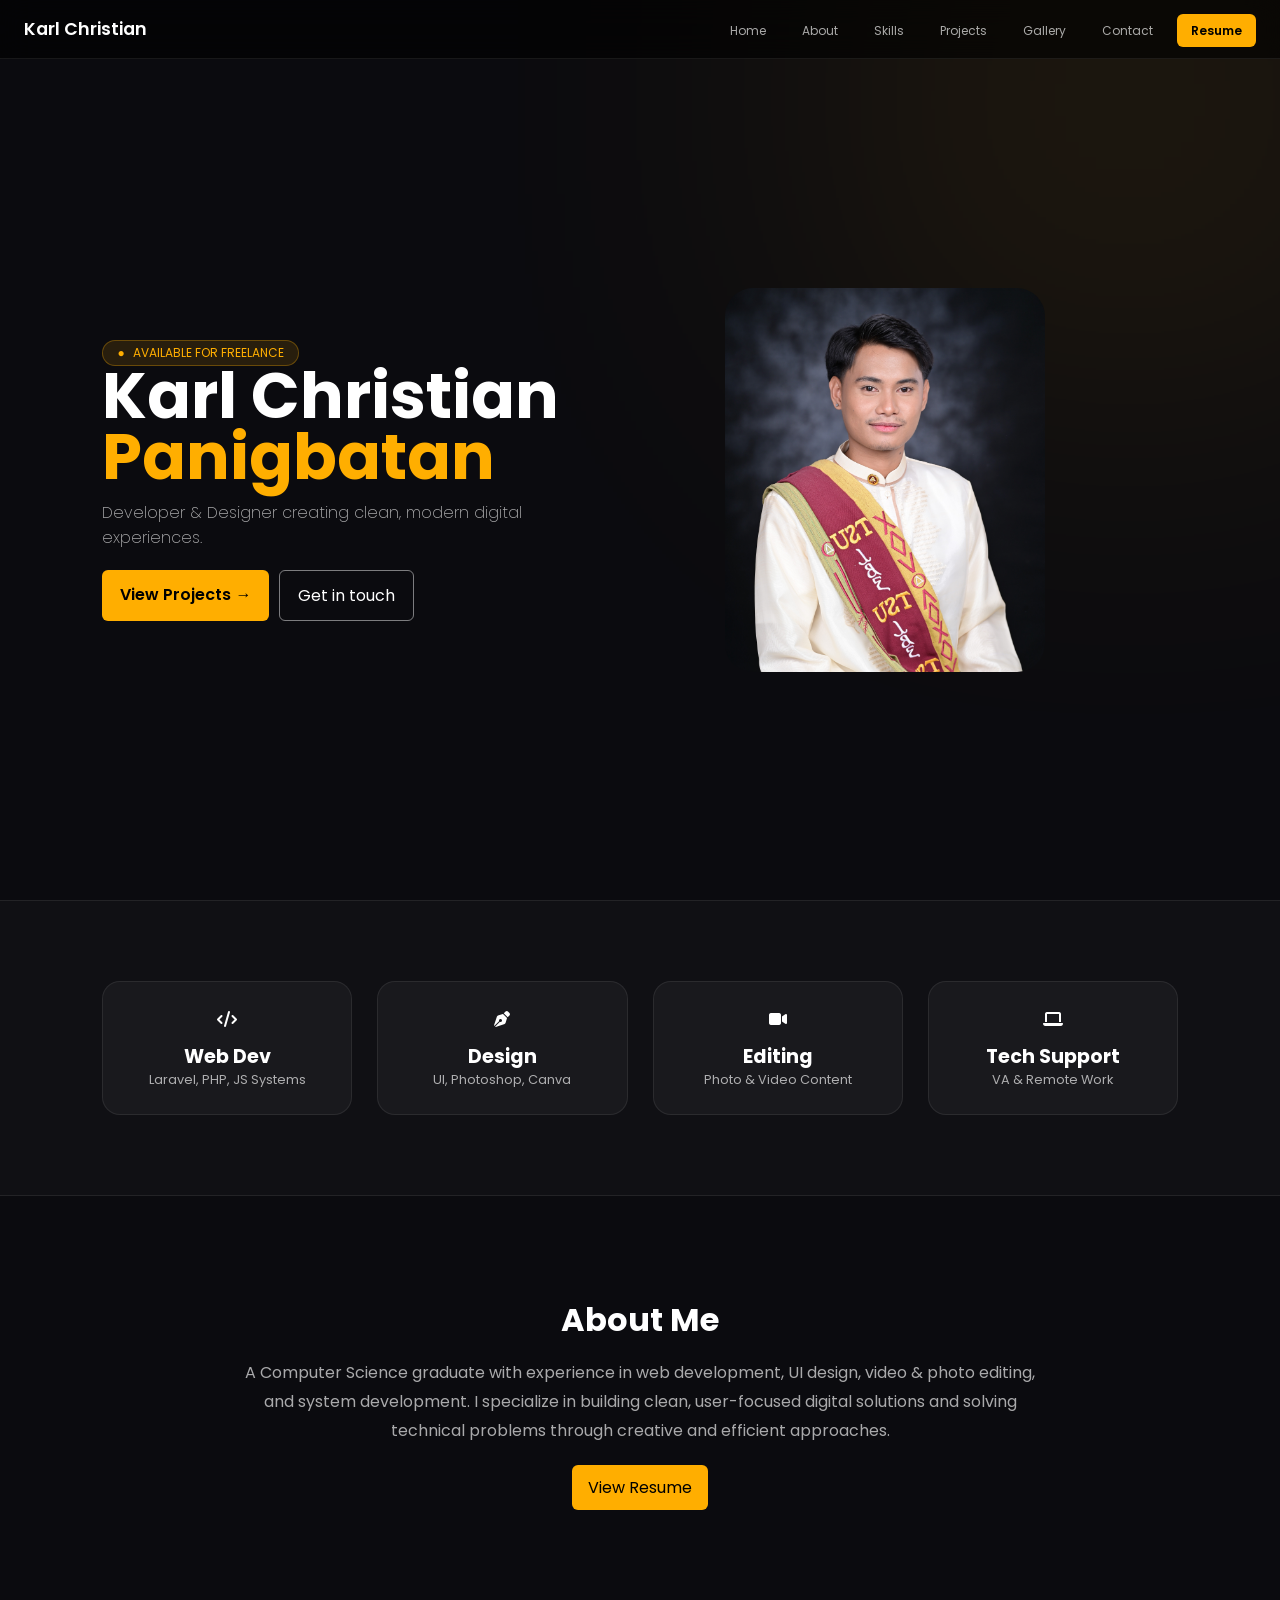
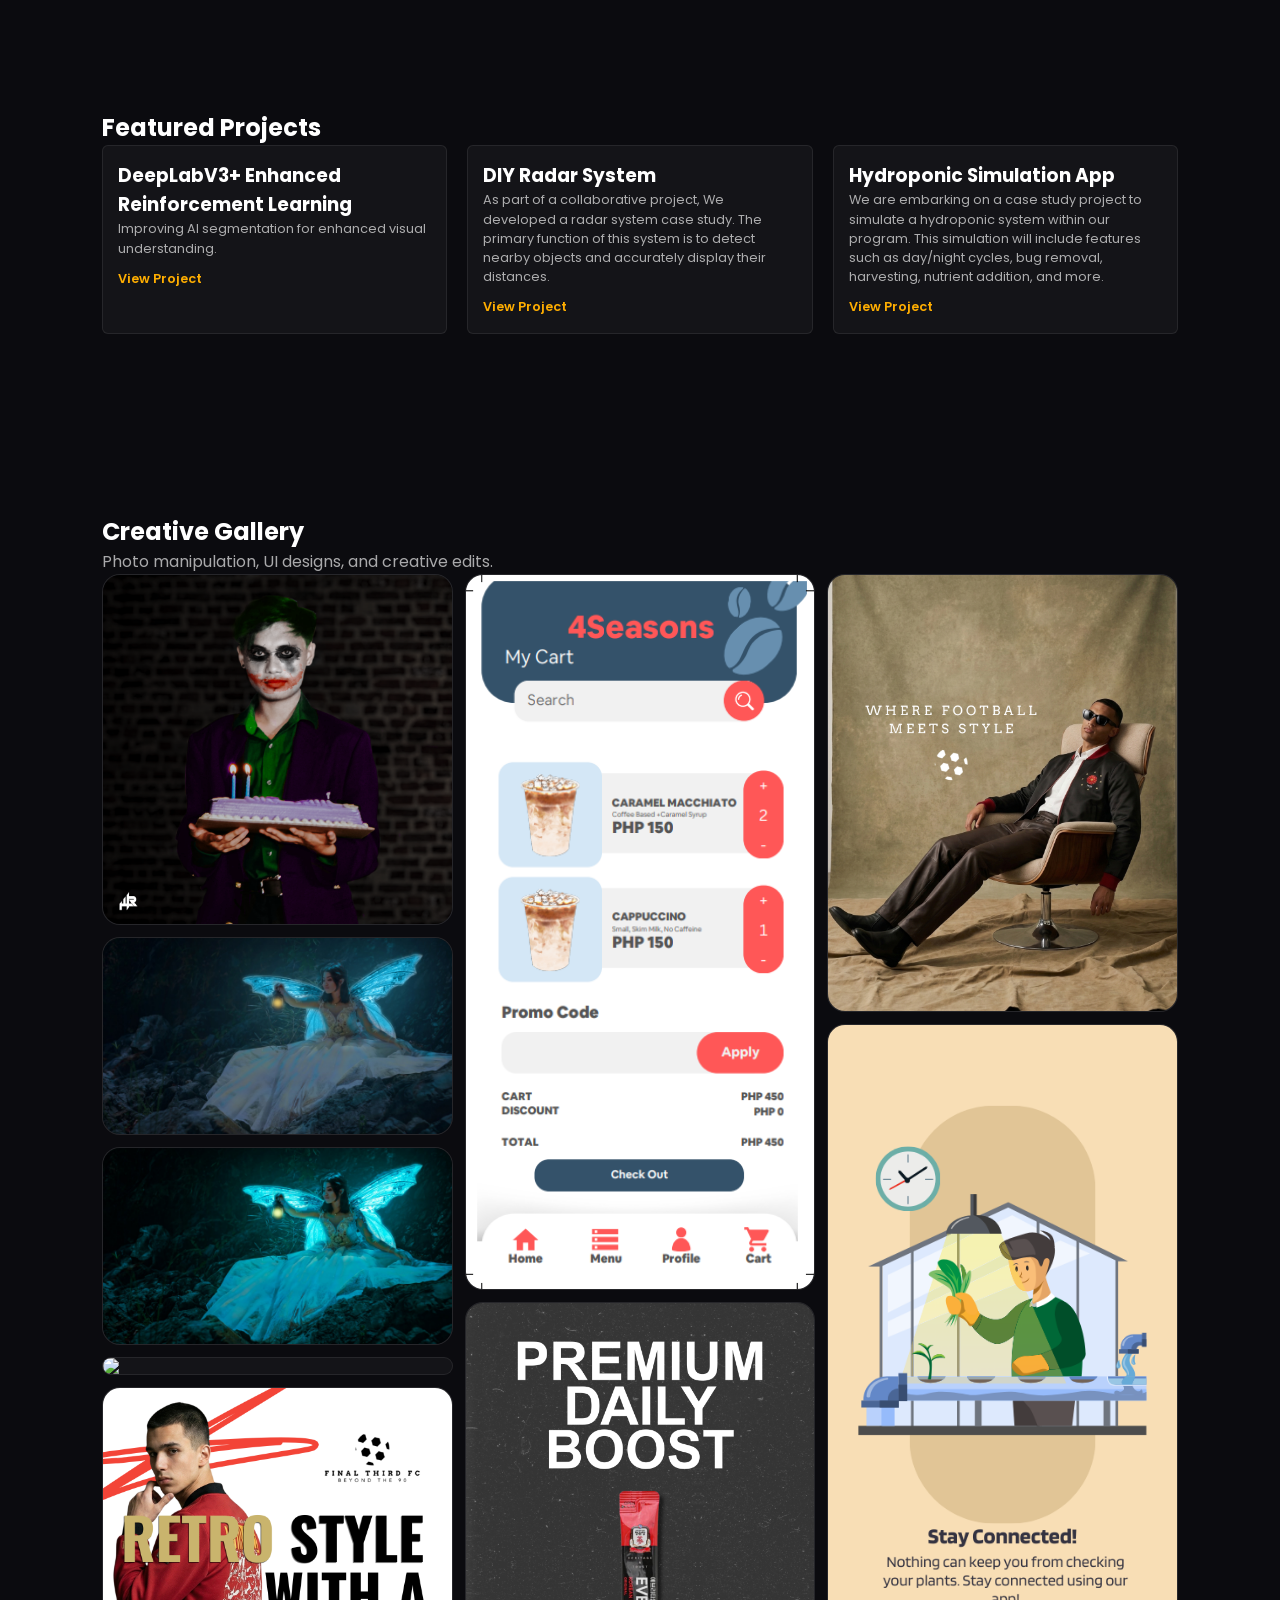
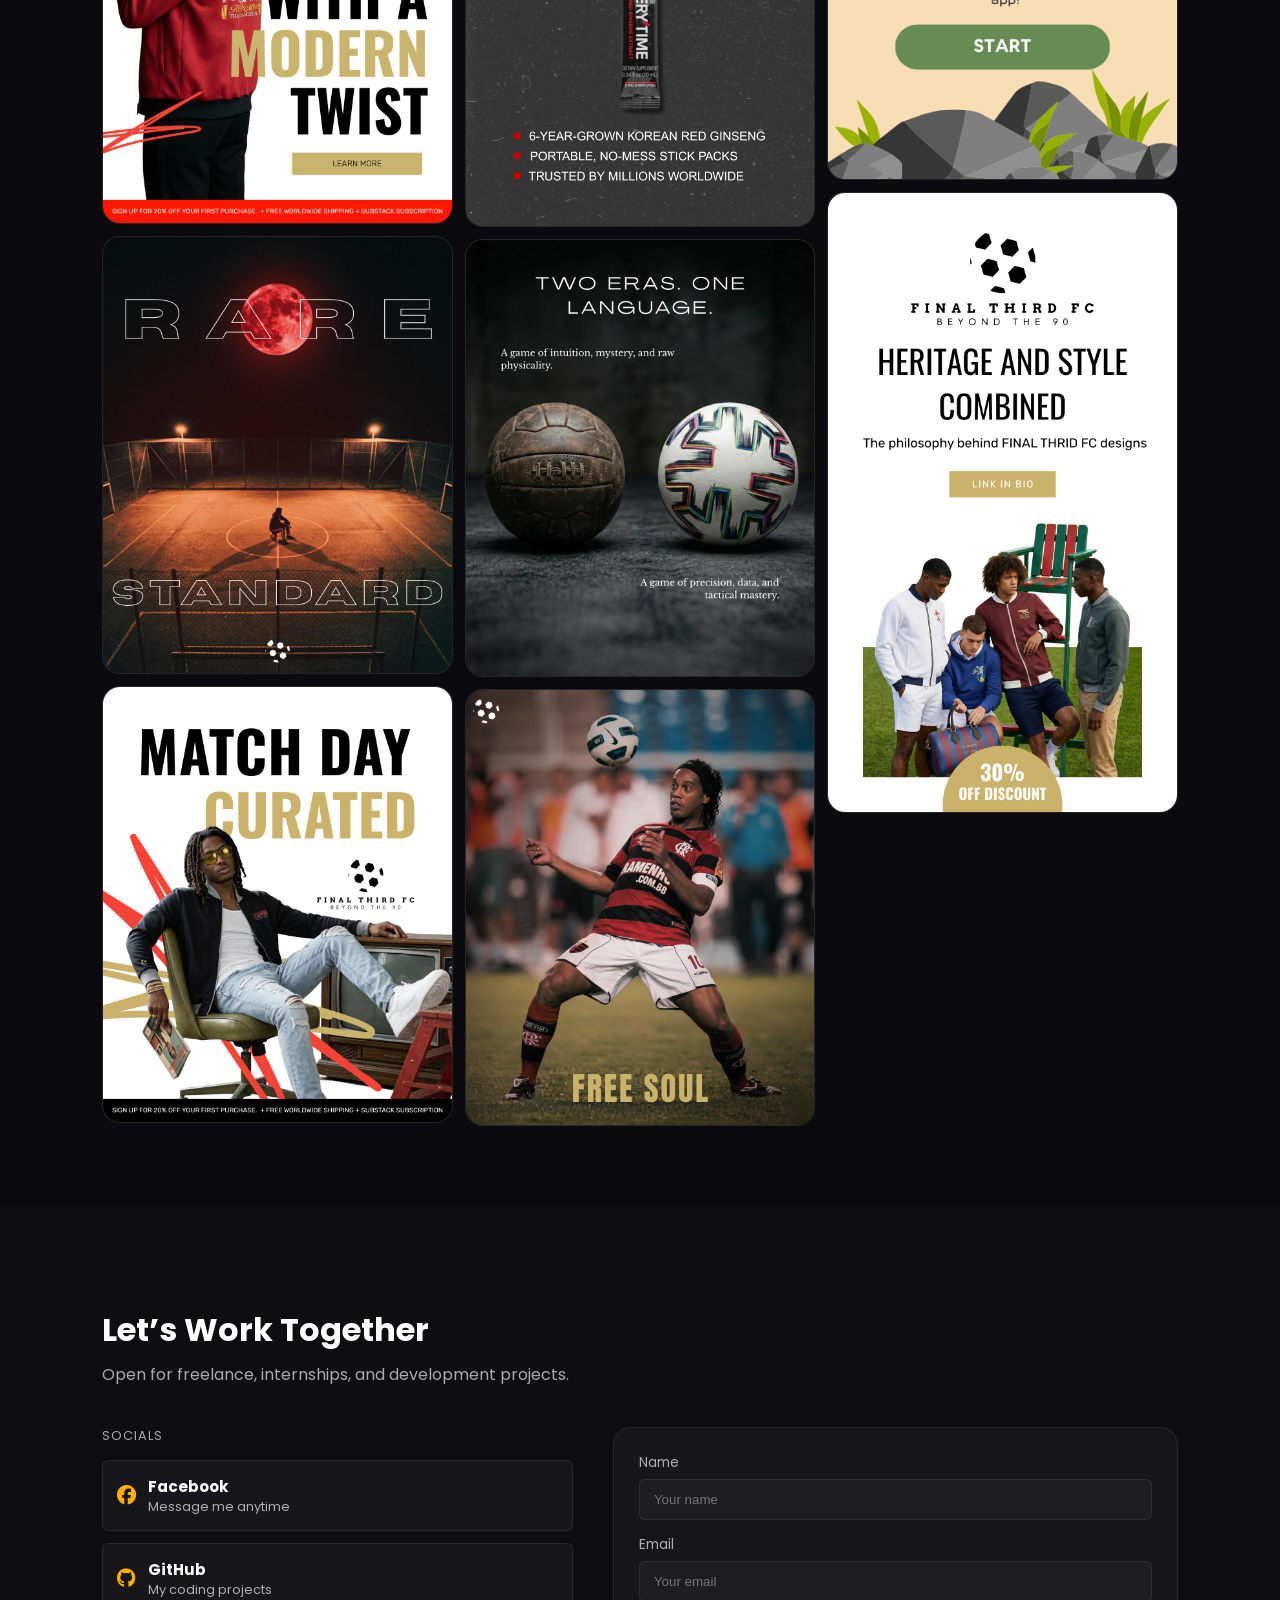
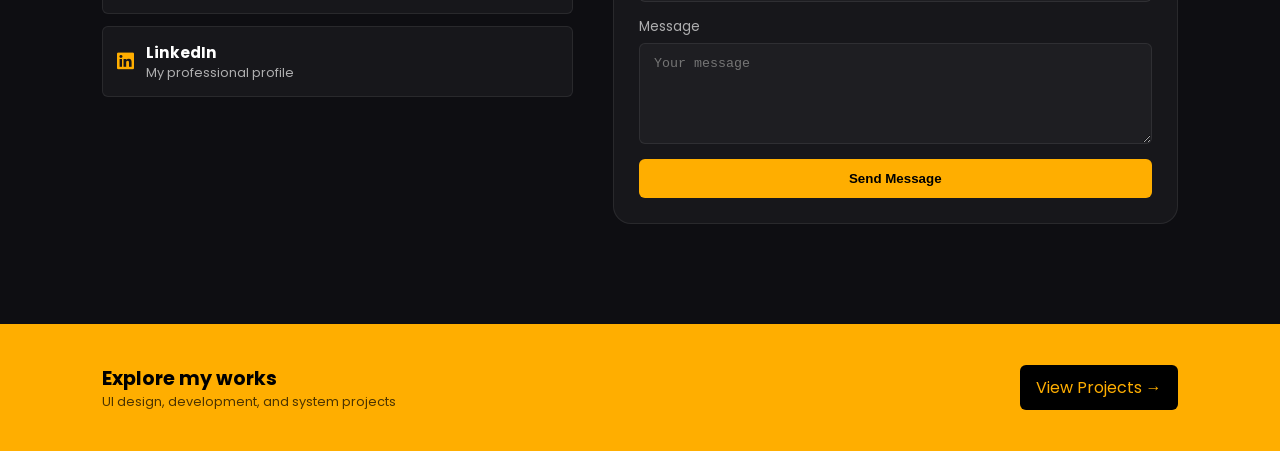
==== commit 25d0740d: "Contact page css and some web details" ====
--- a/index.html
+++ b/index.html
@@ -253,6 +253,14 @@
                     </div>
                 </div>
 
+                <div class="social-card">
+                    <i class="fab fa-linkedin"></i>
+                    <div>
+                        <h3>LinkedIn</h3>
+                        <p>My professional profile</p>
+                    </div>
+                </div>
+
             </div>
 
             <form class="contact-form">
@@ -286,24 +294,22 @@
 
 <!-- ================= CTA ================= -->
 <section class="startconvo-section">
-
     <div class="startconvo-container">
 
         <div>
             <div class="startconvo-text">
-                Ready to build something great?
+                Explore my works
             </div>
             <div class="startconvo-subtext">
-                Open for full-time and freelance opportunities
+                UI design, development, and system projects
             </div>
         </div>
 
-        <a href="#contact" class="startconvo-button">
-            Start Conversation →
+        <a href="#projects" class="startconvo-button">
+            View Projects →
         </a>
 
     </div>
-
 </section>
 
 </body>
--- a/styles.css
+++ b/styles.css
@@ -147,6 +147,17 @@
 
     font-size: 0.75rem;
     color: var(--accent);
+}
+
+.status span {
+    color: var(--accent);
+    animation: blink 1.5s infinite;
+}
+
+@keyframes blink {
+    0% { opacity: 1; }
+    50% { opacity: 0.2; }
+    100% { opacity: 1; }
 }
 
 .landing-name1,
@@ -299,12 +310,145 @@
     border-radius: var(--radius-sm);
 }
 
-/* ================= CONTACT ================= */
+/* ================= CONTACT SECTION ================= */
+
 .contact-section {
     padding: 100px 8%;
-}
-
-/* keep your existing contact styles (already good) */
+    background: rgba(255,255,255,0.01);
+}
+
+.contact-page {
+    max-width: var(--container);
+    margin: auto;
+}
+
+.contact-head {
+    font-size: 2rem;
+    margin-bottom: 8px;
+}
+
+.contact-subhead {
+    color: var(--text-muted);
+    margin-bottom: 40px;
+}
+
+/* layout */
+.contact-content {
+    display: grid;
+    grid-template-columns: 1fr 1.2fr;
+    gap: 40px;
+    align-items: start;
+}
+
+/* ================= SOCIAL CARDS ================= */
+
+.contact-find {
+    font-size: 0.8rem;
+    color: var(--text-muted);
+    margin-bottom: 15px;
+    letter-spacing: 1px;
+}
+
+.social-card {
+    display: flex;
+    align-items: center;
+    gap: 12px;
+
+    background: var(--surface);
+    border: 1px solid var(--border);
+    padding: 14px;
+    border-radius: var(--radius-sm);
+
+    margin-bottom: 12px;
+    transition: 0.25s;
+}
+
+.social-card i {
+    font-size: 1.2rem;
+    color: var(--accent);
+}
+
+.social-card h3 {
+    font-size: 0.95rem;
+}
+
+.social-card p {
+    font-size: 0.8rem;
+    color: var(--text-muted);
+}
+
+.social-card:hover {
+    transform: translateY(-3px);
+    border-color: rgba(255, 174, 0, 0.4);
+}
+
+/* ================= FORM ================= */
+
+.contact-form {
+    background: var(--surface);
+    border: 1px solid var(--border);
+    padding: 25px;
+    border-radius: var(--radius-md);
+
+    display: flex;
+    flex-direction: column;
+    gap: 15px;
+}
+
+.form-group {
+    display: flex;
+    flex-direction: column;
+    gap: 6px;
+}
+
+.form-group label {
+    font-size: 0.85rem;
+    color: var(--text-muted);
+}
+
+.form-group input,
+.form-group textarea {
+    padding: 12px 14px;
+    border-radius: var(--radius-sm);
+    border: 1px solid var(--border);
+    background: rgba(255,255,255,0.03);
+    color: var(--text);
+    outline: none;
+    transition: 0.25s;
+}
+
+.form-group input:focus,
+.form-group textarea:focus {
+    border-color: var(--accent);
+    background: rgba(255,255,255,0.05);
+}
+
+/* ================= BUTTON ================= */
+
+.send-btn {
+    padding: 12px 16px;
+    border: none;
+    border-radius: var(--radius-sm);
+    background: var(--accent);
+    color: #000;
+    font-weight: 600;
+    cursor: pointer;
+    transition: 0.25s;
+}
+
+.send-btn:hover {
+    background: var(--accent-hover);
+    transform: translateY(-2px);
+}
+
+/* ================= RESPONSIVE ================= */
+
+@media (max-width: 900px) {
+    .contact-content {
+        grid-template-columns: 1fr;
+    }
+}
+
 
 /* ================= PROJECTS ================= */
 .projects {
@@ -359,6 +503,10 @@
     margin: auto;
 }
 
+.gallery p {
+    color: var(--text-muted);
+}
+
 .gallery-grid {
     column-count: 3;
     column-gap: 12px;
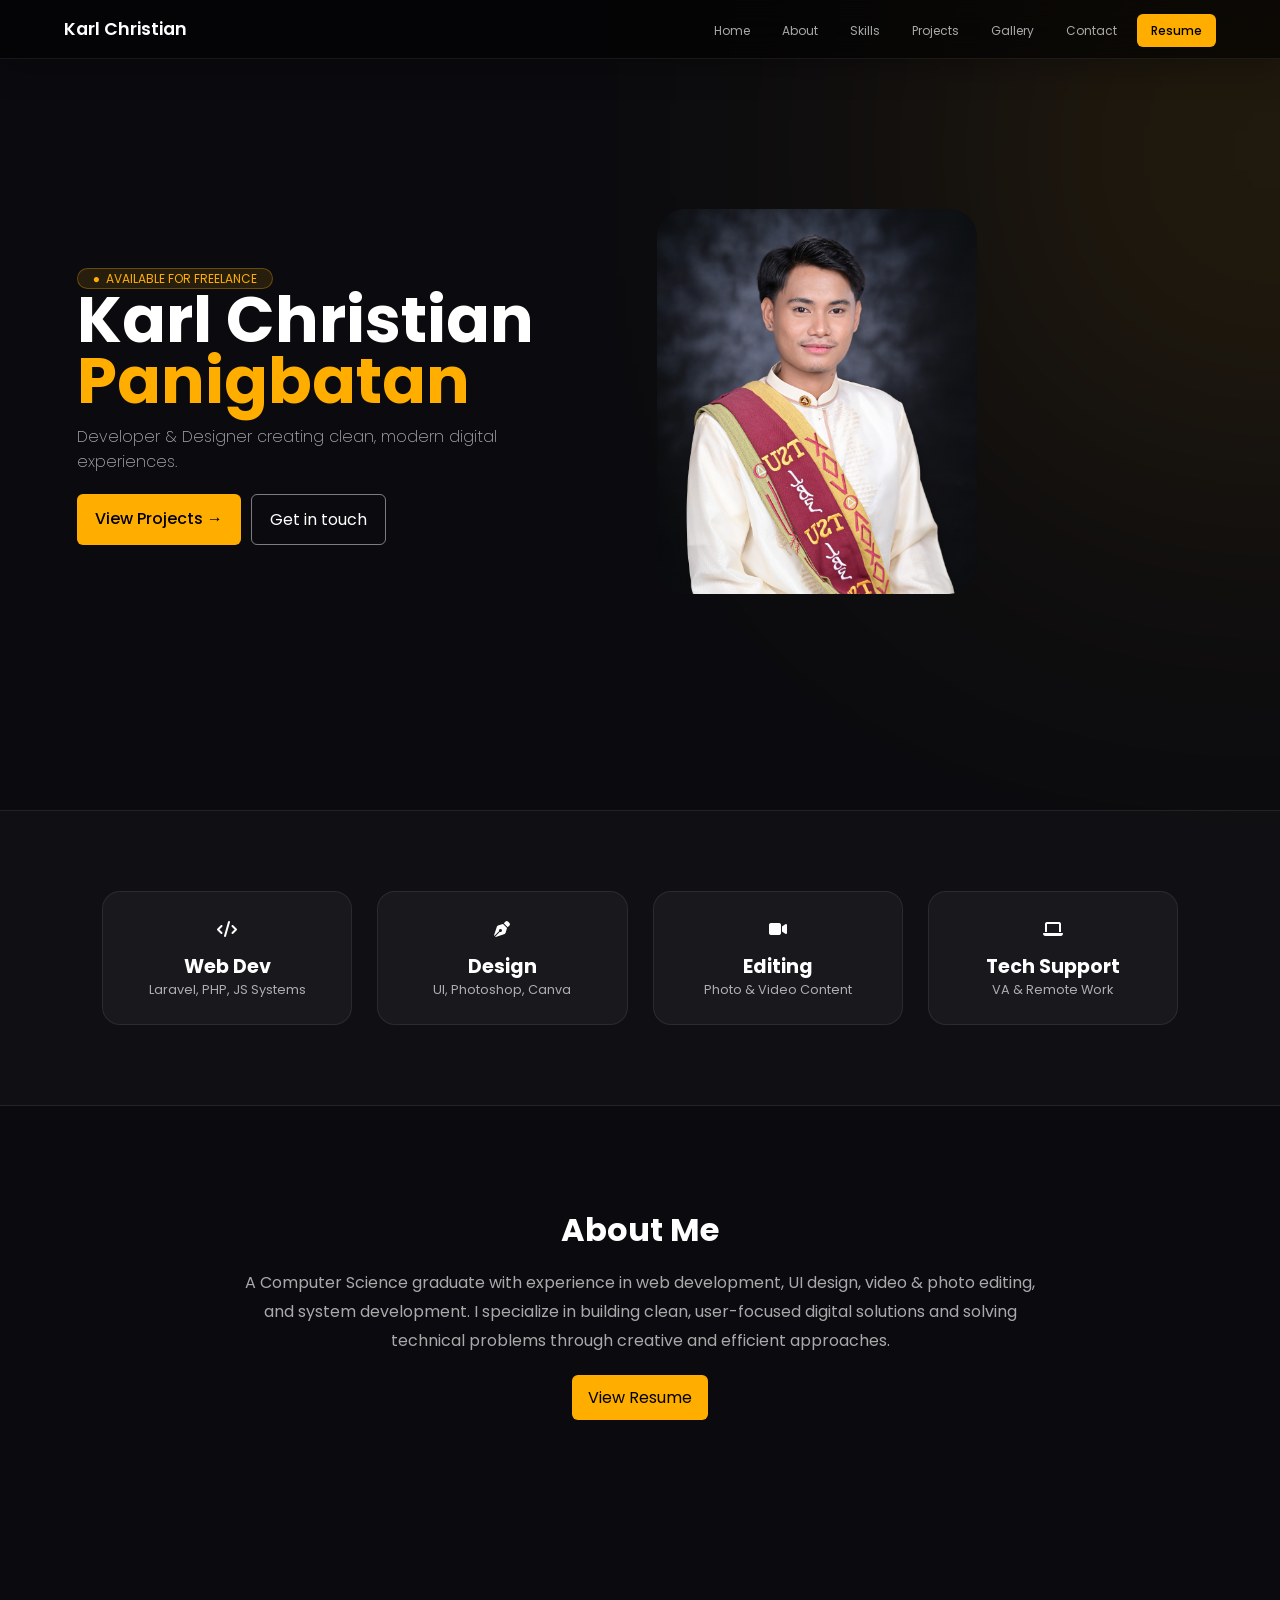
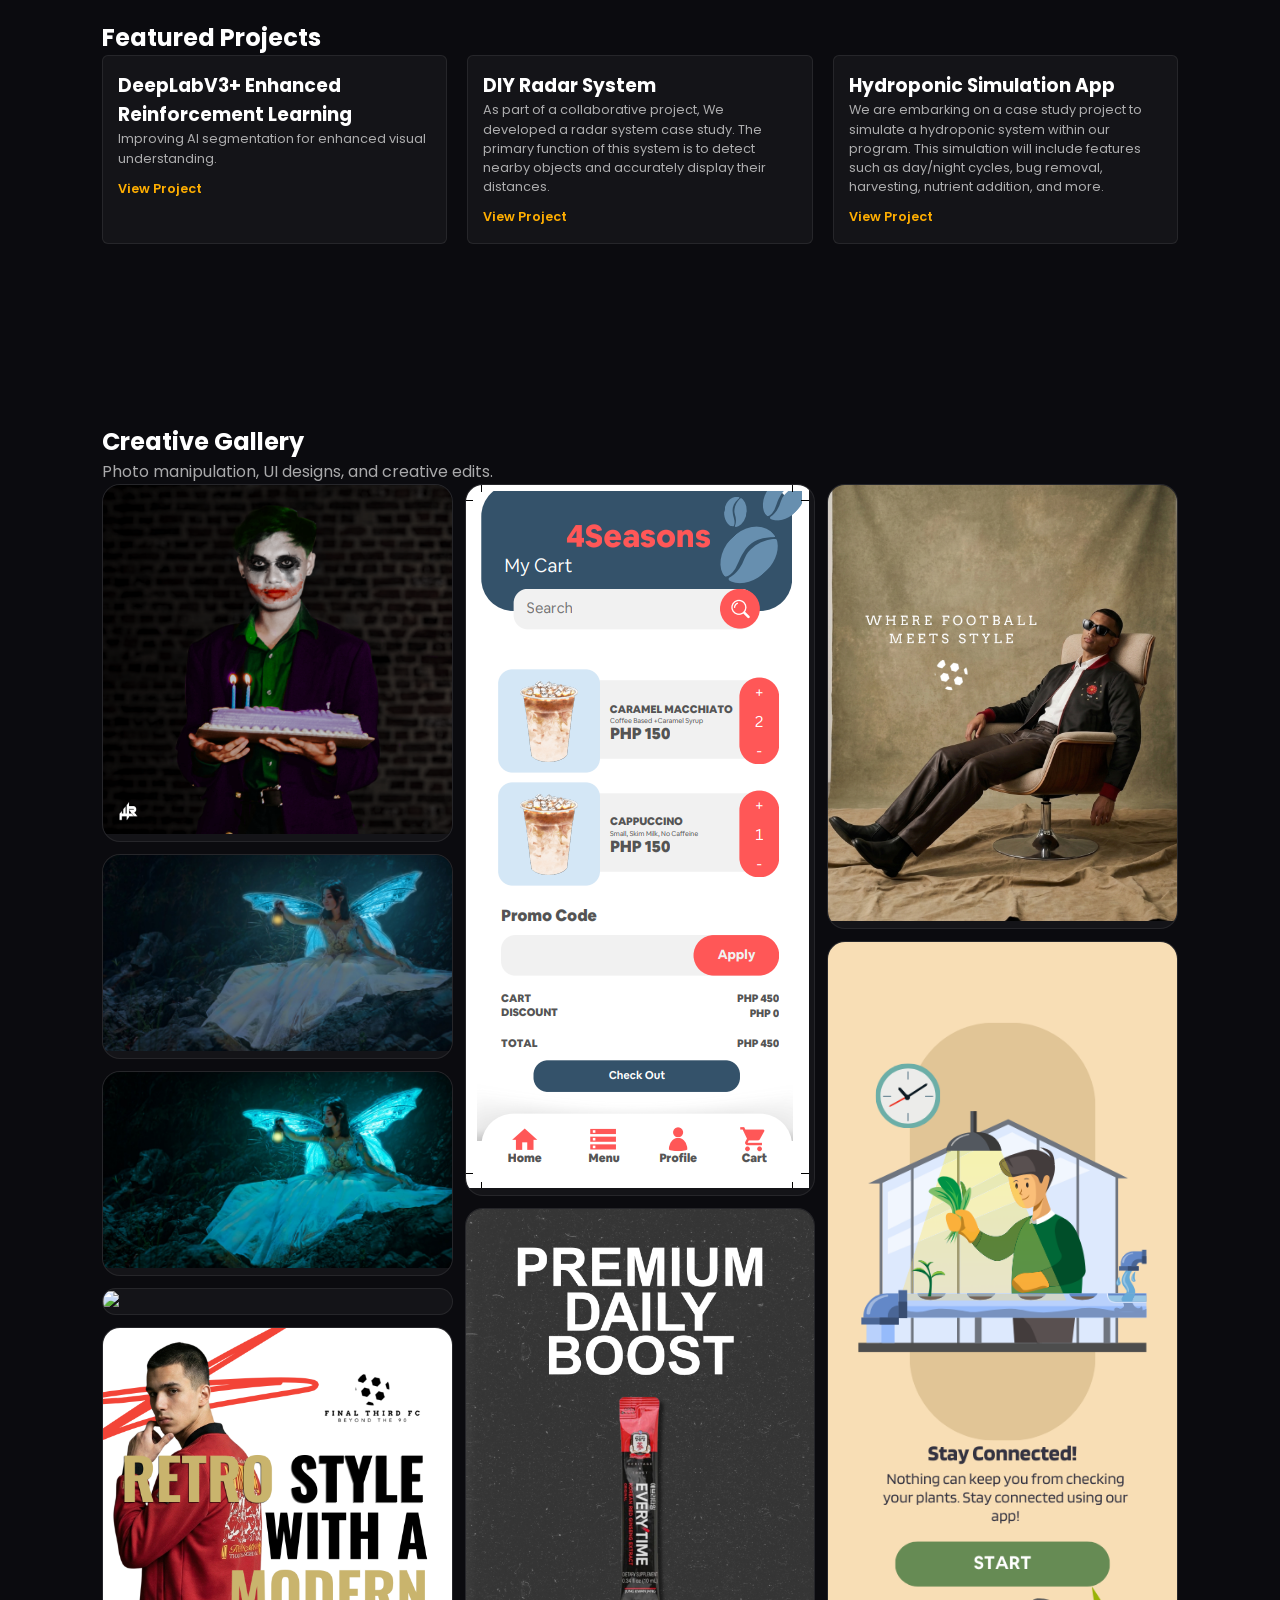
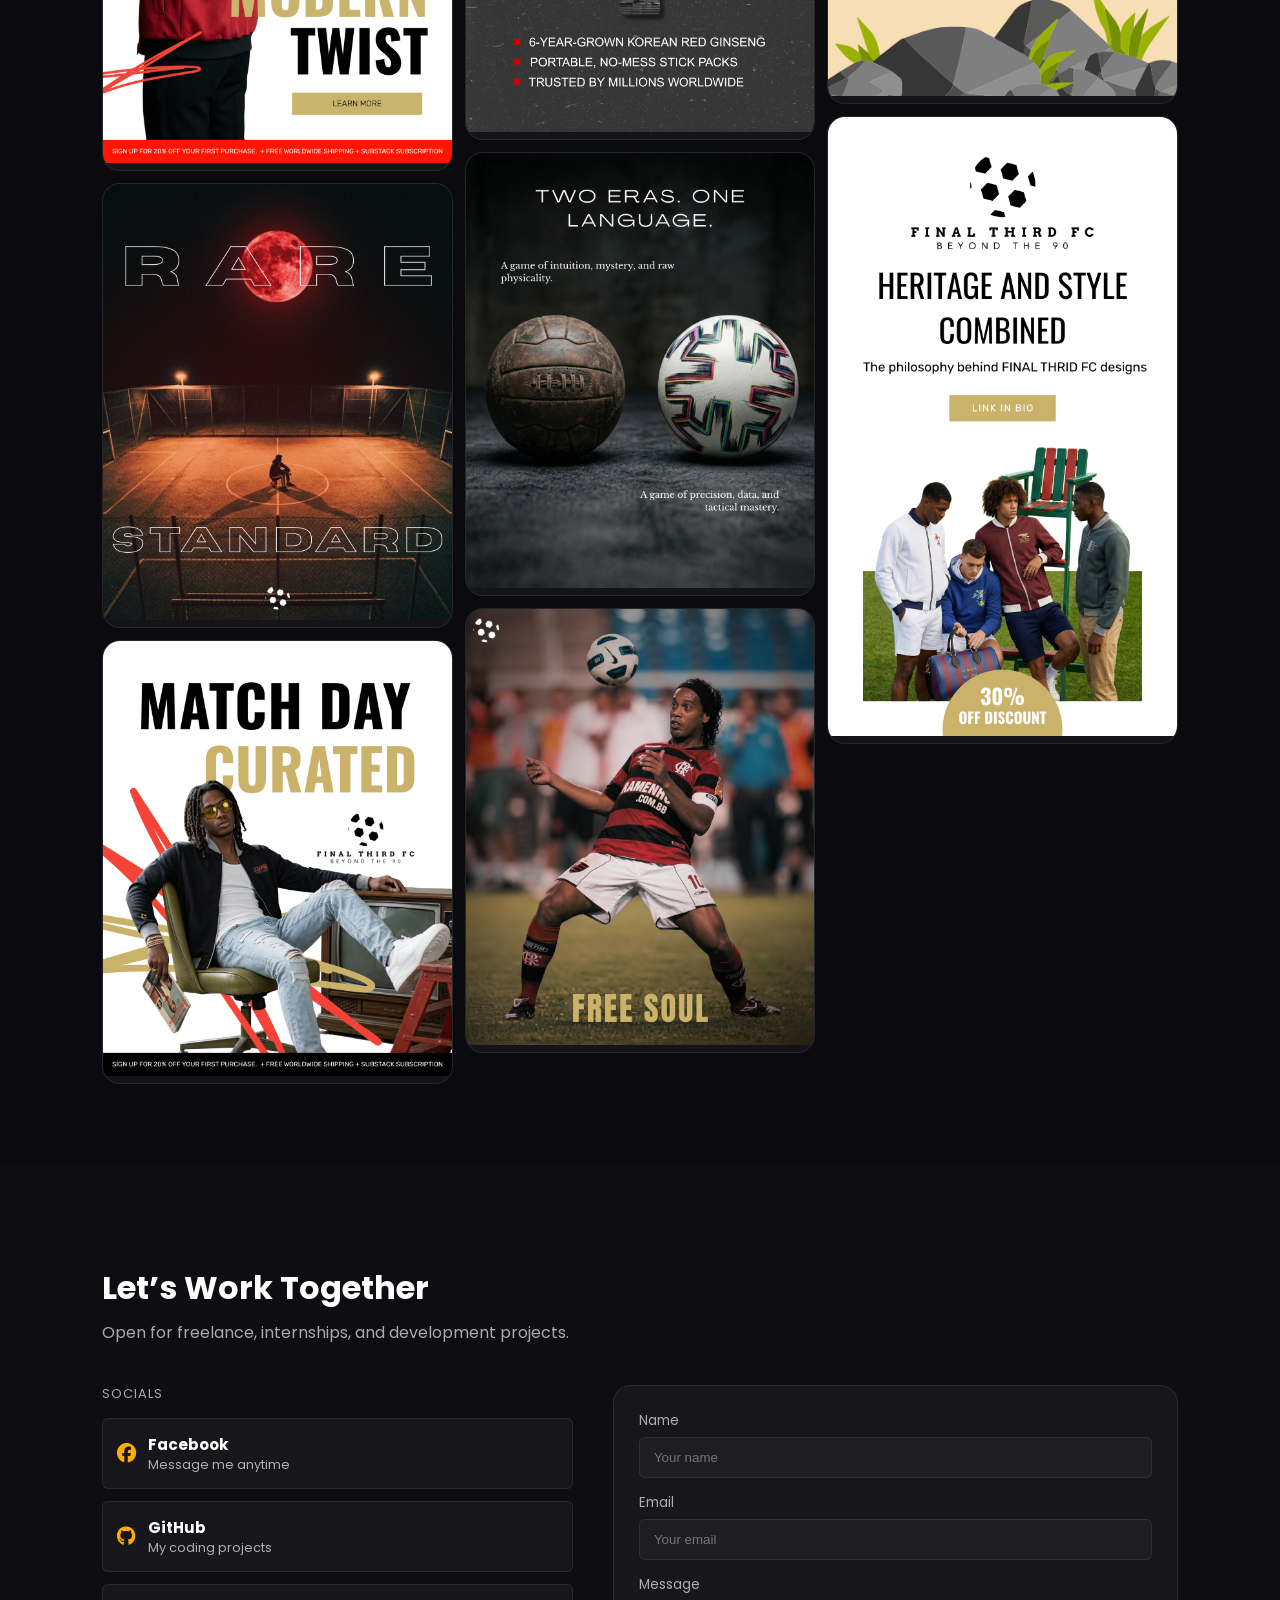
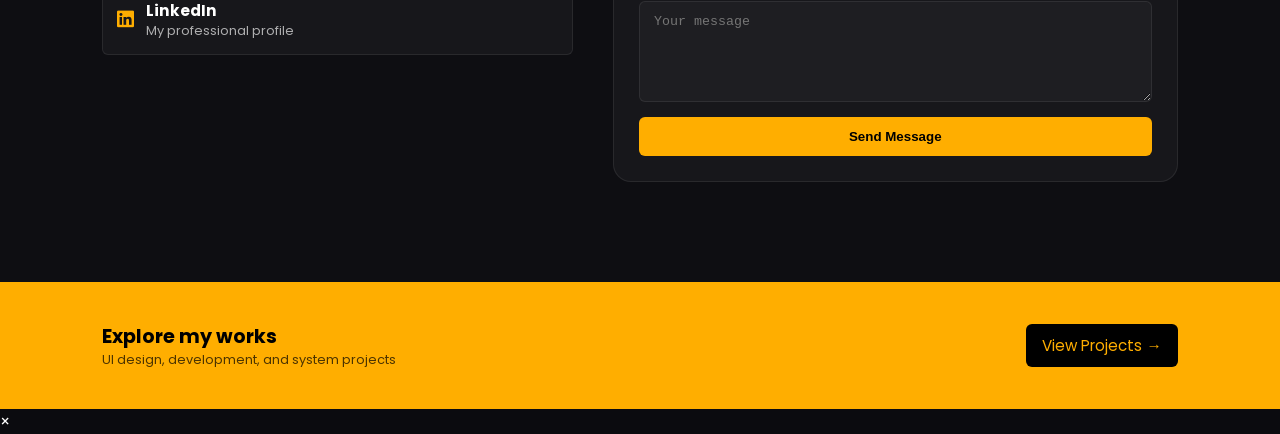
==== commit 6b4809b0: "rename file" ====
--- a/index.html
+++ b/index.html
@@ -18,6 +18,12 @@
     <nav class="navbar">
 
         <h2 class="logo-text">Karl Christian</h2>
+
+            <div class="nav-toggle" id="mobile-menu">
+                <span class="bar"></span>
+                <span class="bar"></span>
+                <span class="bar"></span>
+            </div>
 
         <ul class="nav-menu">
             <li><a href="#home" class="nav-link">Home</a></li>
@@ -161,7 +167,7 @@
     <div class="gallery-grid">
 
         <div class="gallery-item">
-            <img src="images/Photo-manipulation/joker.png">
+            <img class="gallery-img" src="images/Photo-manipulation/joker.png" data-image="images/Photo-manipulation/joker.png">
         </div>
 
         <div class="gallery-item">
@@ -237,13 +243,13 @@
             <div>
                 <p class="contact-find">SOCIALS</p>
 
-                <div class="social-card">
+                <a href="https://facebook.com/AkoSiChril" target="_blank" class="social-card">
                     <i class="fab fa-facebook"></i>
                     <div>
                         <h3>Facebook</h3>
                         <p>Message me anytime</p>
                     </div>
-                </div>
+                </a>
 
                 <div class="social-card">
                     <i class="fab fa-github"></i>
@@ -252,35 +258,36 @@
                         <p>My coding projects</p>
                     </div>
                 </div>
-
-                <div class="social-card">
+                
+
+                <a href="https://www.linkedin.com/in/karl-christian-panigbatan-825070314/" target="_blank" class="social-card">
                     <i class="fab fa-linkedin"></i>
                     <div>
                         <h3>LinkedIn</h3>
                         <p>My professional profile</p>
                     </div>
-                </div>
+                </a>
 
             </div>
 
-            <form class="contact-form">
+            <form class="contact-form" id="contact-form">
 
                 <div class="form-group">
                     <label>Name</label>
-                    <input type="text" placeholder="Your name">
+                    <input type="text" name="name" placeholder="Your name">
                 </div>
 
                 <div class="form-group">
                     <label>Email</label>
-                    <input type="email" placeholder="Your email">
+                    <input type="email" name="email" placeholder="Your email">
                 </div>
 
                 <div class="form-group">
                     <label>Message</label>
-                    <textarea rows="5" placeholder="Your message"></textarea>
+                    <textarea rows="5" name="message" placeholder="Your message"></textarea>
                 </div>
 
-                <button class="send-btn">
+                <button type="submit" class="send-btn">
                     Send Message
                 </button>
 
@@ -312,5 +319,12 @@
     </div>
 </section>
 
+<script src="https://cdn.jsdelivr.net/npm/@emailjs/browser@4/dist/email.min.js"></script>
+<script src="app.js"></script>
+<div id="lightbox">
+    <span class="lightbox-close">&times;</span>
+    <img id="lightbox-img">
+</div>
+
 </body>
 </html>
--- a/styles.css
+++ b/styles.css
@@ -2,7 +2,6 @@
 
 /* ================= ROOT ================= */
 :root {
-
     --bg: #0b0b0f;
     --surface: rgba(255,255,255,0.04);
     --surface-hover: rgba(255,255,255,0.07);
@@ -29,16 +28,25 @@
     box-sizing: border-box;
 }
 
+html, body {
+    overflow-x: hidden;
+}
+
+html {
+    scroll-behavior: smooth;
+}
+
 body {
     font-family: "Poppins", sans-serif;
     background: var(--bg);
     color: var(--text);
-    overflow-x: hidden;
+    -webkit-font-smoothing: antialiased;
+    -moz-osx-font-smoothing: grayscale;
+    text-rendering: optimizeLegibility;
 }
 
 img {
-    width: 100%;
-    display: block;
+    max-width: 100%;
 }
 
 a {
@@ -58,16 +66,15 @@
     z-index: 1000;
 
     background: rgba(0,0,0,0.6);
-    backdrop-filter: blur(16px);
-
+    backdrop-filter: blur(15px);
+    box-shadow: 0 10px 30px rgba(0,0,0,0.25);
     border-bottom: 1px solid var(--border);
 }
 
 .navbar {
     max-width: var(--container);
-    margin: auto;
-    padding: 16px 24px;
-
+    margin: 0px auto;
+    padding: 16px clamp(20px, 5vw, 95px);
     display: flex;
     justify-content: space-between;
     align-items: center;
@@ -76,11 +83,13 @@
 .logo-text {
     font-size: 1.1rem;
     font-weight: 600;
+    white-space: nowrap;
+    flex-shrink: 0;
 }
 
 .nav-menu {
     display: flex;
-    gap: 12px;
+    gap: 8px;
     align-items: center;
 }
 
@@ -103,48 +112,65 @@
     padding: 8px 14px;
     border-radius: var(--radius-sm);
     font-size: 0.75rem;
-    font-weight: 600;
+    font-weight: 500;
+}
+
+.hire-button:hover{
+    background-color: var(--accent-hover);
+}
+
+.nav-toggle {
+    display: none;
+    flex-direction: column;
+    cursor: pointer;
+    gap: 5px;
+    
+}
+
+.nav-toggle .bar {
+
+    width: 25px;
+    height: 2px;
+    background: #fff;
 }
 
 /* ================= HERO ================= */
 .hero {
-    min-height: 100vh;
-    display: grid;
-    grid-template-columns: 1.2fr 1fr;
+    min-height: 90vh;
+    display: flex;
     align-items: center;
+    position: relative;
+    overflow: visible;
 
     gap: 80px;
 
-    padding: 140px 8% 80px;
+    padding: 100px clamp(20px, 6vw, 80px);
     max-width: var(--container);
     margin: auto;
-    position: relative;
 }
 
 .hero::before {
     content: "";
     position: absolute;
-    width: 500px;
-    height: 500px;
+    width: 600px;
+    height: 600px;
     background: var(--accent);
     filter: blur(180px);
     opacity: 0.12;
     top: -150px;
-    right: -100px;
+    right: -300px;
     z-index: -1;
 }
 
 .status {
     display: inline-flex;
     align-items: center;
-    gap: 8px;
-
+    justify-content: center;
+    gap: 6px;
     background: rgba(255,174,0,0.12);
     border: 1px solid rgba(255,174,0,0.3);
-
-    padding: 3px 14px;
+    padding: 1px 15px 0px;
     border-radius: 999px;
-
     font-size: 0.75rem;
     color: var(--accent);
 }
@@ -156,7 +182,7 @@
 
 @keyframes blink {
     0% { opacity: 1; }
-    50% { opacity: 0.2; }
+    50% { opacity: 0; }
     100% { opacity: 1; }
 }
 
@@ -190,7 +216,12 @@
     color: #000;
     padding: 12px 18px;
     border-radius: var(--radius-sm);
-    font-weight: 600;
+    font-weight: 500;
+    white-space: nowrap;
+}
+
+.gallery-button:hover{
+    background-color: var(--accent-hover);
 }
 
 .contact-button {
@@ -198,6 +229,11 @@
     padding: 12px 18px;
     border-radius: var(--radius-sm);
     color: var(--text);
+    white-space: nowrap;
+}
+
+.contact-button:hover{
+    background-color: var(--surface);
 }
 
 .landing-pic img {
@@ -214,7 +250,7 @@
 }
 
 .skill-ul {
-    max-width: var(--container);
+    width: 100%;
     margin: auto;
 
     display: grid;
@@ -246,6 +282,7 @@
     color: var(--text-muted);
 }
 
+
 /* ================= ABOUT ================= */
 .about {
     padding: 100px 8%;
@@ -276,180 +313,9 @@
     border-radius: var(--radius-sm);
 }
 
-/* ================= CTA ================= */
-.startconvo-section {
-    background: var(--accent);
-    padding: 40px 8%;
-}
-
-.startconvo-container {
-    max-width: var(--container);
-    margin: auto;
-
-    display: flex;
-    justify-content: space-between;
-    align-items: center;
-    gap: 40px;
-}
-
-.startconvo-text {
-    font-size: 1.2rem;
-    font-weight: 700;
-    color: #000;
-}
-
-.startconvo-subtext {
-    font-size: 0.8rem;
-    color: rgba(0,0,0,0.7);
-}
-
-.startconvo-button {
-    background: #000;
-    color: var(--accent);
-    padding: 10px 16px;
-    border-radius: var(--radius-sm);
-}
-
-/* ================= CONTACT SECTION ================= */
-
-.contact-section {
-    padding: 100px 8%;
-    background: rgba(255,255,255,0.01);
-}
-
-.contact-page {
-    max-width: var(--container);
-    margin: auto;
-}
-
-.contact-head {
-    font-size: 2rem;
-    margin-bottom: 8px;
-}
-
-.contact-subhead {
-    color: var(--text-muted);
-    margin-bottom: 40px;
-}
-
-/* layout */
-.contact-content {
-    display: grid;
-    grid-template-columns: 1fr 1.2fr;
-    gap: 40px;
-    align-items: start;
-}
-
-/* ================= SOCIAL CARDS ================= */
-
-.contact-find {
-    font-size: 0.8rem;
-    color: var(--text-muted);
-    margin-bottom: 15px;
-    letter-spacing: 1px;
-}
-
-.social-card {
-    display: flex;
-    align-items: center;
-    gap: 12px;
-
-    background: var(--surface);
-    border: 1px solid var(--border);
-    padding: 14px;
-    border-radius: var(--radius-sm);
-
-    margin-bottom: 12px;
-    transition: 0.25s;
-}
-
-.social-card i {
-    font-size: 1.2rem;
-    color: var(--accent);
-}
-
-.social-card h3 {
-    font-size: 0.95rem;
-}
-
-.social-card p {
-    font-size: 0.8rem;
-    color: var(--text-muted);
-}
-
-.social-card:hover {
-    transform: translateY(-3px);
-    border-color: rgba(255, 174, 0, 0.4);
-}
-
-/* ================= FORM ================= */
-
-.contact-form {
-    background: var(--surface);
-    border: 1px solid var(--border);
-    padding: 25px;
-    border-radius: var(--radius-md);
-
-    display: flex;
-    flex-direction: column;
-    gap: 15px;
-}
-
-.form-group {
-    display: flex;
-    flex-direction: column;
-    gap: 6px;
-}
-
-.form-group label {
-    font-size: 0.85rem;
-    color: var(--text-muted);
-}
-
-.form-group input,
-.form-group textarea {
-    padding: 12px 14px;
-    border-radius: var(--radius-sm);
-    border: 1px solid var(--border);
-    background: rgba(255,255,255,0.03);
-    color: var(--text);
-    outline: none;
-    transition: 0.25s;
-}
-
-.form-group input:focus,
-.form-group textarea:focus {
-    border-color: var(--accent);
-    background: rgba(255,255,255,0.05);
-}
-
-/* ================= BUTTON ================= */
-
-.send-btn {
-    padding: 12px 16px;
-    border: none;
-    border-radius: var(--radius-sm);
-    background: var(--accent);
-    color: #000;
-    font-weight: 600;
-    cursor: pointer;
-    transition: 0.25s;
-}
-
-.send-btn:hover {
-    background: var(--accent-hover);
-    transform: translateY(-2px);
-}
-
-/* ================= RESPONSIVE ================= */
-
-@media (max-width: 900px) {
-    .contact-content {
-        grid-template-columns: 1fr;
-    }
-}
-
-
+.resume-button:hover {
+    background-color: var(--accent-hover);
+}
 /* ================= PROJECTS ================= */
 .projects {
     padding: 100px 8%;
@@ -521,33 +387,313 @@
     background: var(--surface);
 }
 
-/* ================= RESPONSIVE ================= */
+/* ================= CONTACT SECTION ================= */
+
+.contact-section {
+    padding: 100px 8%;
+    background: rgba(255,255,255,0.01);
+}
+
+.contact-page {
+    max-width: var(--container);
+    margin: auto;
+}
+
+.contact-head {
+    font-size: 2rem;
+    margin-bottom: 8px;
+}
+
+.contact-subhead {
+    color: var(--text-muted);
+    margin-bottom: 40px;
+}
+
+/* layout */
+.contact-content {
+    display: grid;
+    grid-template-columns: 1fr 1.2fr;
+    gap: 40px;
+    align-items: start;
+}
+
+/* ================= SOCIAL CARDS ================= */
+
+.contact-find {
+    font-size: 0.8rem;
+    color: var(--text-muted);
+    margin-bottom: 15px;
+    letter-spacing: 1px;
+}
+
+.social-card {
+    display: flex;
+    align-items: center;
+    gap: 12px;
+
+    background: var(--surface);
+    border: 1px solid var(--border);
+    padding: 14px;
+    border-radius: var(--radius-sm);
+
+    margin-bottom: 12px;
+    transition: 0.25s;
+}
+
+.social-card i {
+    font-size: 1.2rem;
+    color: var(--accent);
+}
+
+.social-card h3 {
+    font-size: 0.95rem;
+}
+
+.social-card p {
+    font-size: 0.8rem;
+    color: var(--text-muted);
+}
+
+.social-card:hover {
+    transform: translateY(-3px);
+    border-color: rgba(255, 174, 0, 0.4);
+}
+
+/* ================= FORM ================= */
+
+.contact-form {
+    background: var(--surface);
+    border: 1px solid var(--border);
+    padding: 25px;
+    border-radius: var(--radius-md);
+
+    display: flex;
+    flex-direction: column;
+    gap: 15px;
+}
+
+.form-group {
+    display: flex;
+    flex-direction: column;
+    gap: 6px;
+}
+
+.form-group label {
+    font-size: 0.85rem;
+    color: var(--text-muted);
+}
+
+.form-group input,
+.form-group textarea {
+    padding: 12px 14px;
+    border-radius: var(--radius-sm);
+    border: 1px solid var(--border);
+    background: rgba(255,255,255,0.03);
+    color: var(--text);
+    outline: none;
+    transition: 0.25s;
+}
+
+.form-group input:focus,
+.form-group textarea:focus {
+    border-color: var(--accent);
+    background: rgba(255,255,255,0.05);
+}
+
+/* ================= BUTTON ================= */
+
+.send-btn {
+    padding: 12px 16px;
+    border: none;
+    border-radius: var(--radius-sm);
+    background: var(--accent);
+    color: #000;
+    font-weight: 600;
+    cursor: pointer;
+    transition: 0.25s;
+}
+
+.send-btn:hover {
+    background: var(--accent-hover);
+    transform: translateY(-2px);
+}
+
+/* ================= CTA ================= */
+.startconvo-section {
+    background: var(--accent);
+    padding: 40px 8%;
+}
+
+.startconvo-container {
+    max-width: var(--container);
+    margin: auto;
+
+    display: flex;
+    justify-content: space-between;
+    align-items: center;
+    gap: 40px;
+}
+
+.startconvo-text {
+    font-size: 1.2rem;
+    font-weight: 700;
+    color: #000;
+}
+
+.startconvo-subtext {
+    font-size: 0.8rem;
+    color: rgba(0,0,0,0.7);
+}
+
+.startconvo-button {
+    background: #000;
+    color: var(--accent);
+    padding: 10px 16px;
+    border-radius: var(--radius-sm);
+    font-size: .95rem;
+}
+
+.startconvo-button:hover{
+    color: var(--text-muted);
+}
+
+
+
+/* ============================================== RESPONSIVE ================================================================= */
+
 @media (max-width: 1024px) {
+
+
+.hero-text {
+    flex: 1 1 500px;
+}
+
+.landing-pic {
+    flex: 1 1 300px;
+    display: flex;
+    justify-content: flex-start;
+}
+
+    .skill-container .skill-ul {
+        grid-template-columns: repeat(4, 1fr);
+        gap: 25px;
+        padding: 0 20px;
+    }
+
+    .skill-ul li {
+        width: 100%;
+    }
+
+    .fas {
+        font-size: 1.3rem;
+        padding: 14px;
+    }
+
+    .skill-ul li h3 {
+        font-size: 0.95rem;
+    }
+
+    .skill-ul li p {
+        font-size: 0.75rem;
+    }
+
+    .contact-content {
+        grid-template-columns: 1fr;
+    }
+
+}
+
+@media (max-width: 768px) {
+    header .navbar {
+        padding: 16px 20px;
+    }
+
+    .nav-toggle {
+        display: flex;
+    }
+
+    .nav-menu {
+        display: none !important; 
+        flex-direction: column;
+        position: absolute;
+        top: 70px;
+        right: 20px;
+        padding: 15px;
+        border-radius: 10px;
+        width: 150px;
+        gap: 12px;
+        z-index: 1000;
+
+        background: rgba(0, 0, 0, 0.568);
+        backdrop-filter: blur(15px);
+        -webkit-backdrop-filter: blur(15px);
+        border-bottom: 1px solid rgba(255, 255, 255, 0.08);
+        box-shadow: 0 10px 30px rgba(0,0,0,0.25);
+    }
+
+    .nav-menu.active {
+        display: flex !important;
+    }
+
     .hero {
-        grid-template-columns: 1fr;
+        flex-direction: column;
         text-align: center;
+        align-items: center;
+        gap: 30px;
+        height: 10px;
+    }
+
+        .hero-text {
+        display: flex;
+        flex-direction: column;
+        align-items: center;
+        width: 100%;
+        max-width: 500px;
     }
 
     .skill-ul {
         grid-template-columns: repeat(2, 1fr);
     }
-}
-
-@media (max-width: 768px) {
-
-    .nav-menu {
-        display: none;
+
+}
+
+@media (max-width: 480px) {
+
+    header .navbar {
+        padding: 16px 20px;
+    }
+
+    .status{
+        margin-top: 30px;
+        margin-bottom: 14px;
+    }
+
+    .hero {
+        flex-direction: column;
+        text-align: center;
+        align-items: center;
+        gap: 20px;
+        height: 10px;
+    }
+
+        .hero-text {
+        display: flex;
+        flex-direction: column;
+        align-items: center;
+        width: 100%;
+        max-width: 500px;
+    }
+    
+    .landing-name1,
+    .landing-name2 {
+        font-size: 2.2rem;
+    }
+
+    .image {
+        width: auto;
     }
 
     .skill-ul {
-        grid-template-columns: 1fr;
-    }
-}
-
-html {
-    scroll-behavior: smooth;
-}
-
-section {
-    scroll-margin-top: 90px;
-}+        grid-template-columns: repeat(1, 1fr);
+    }
+}
